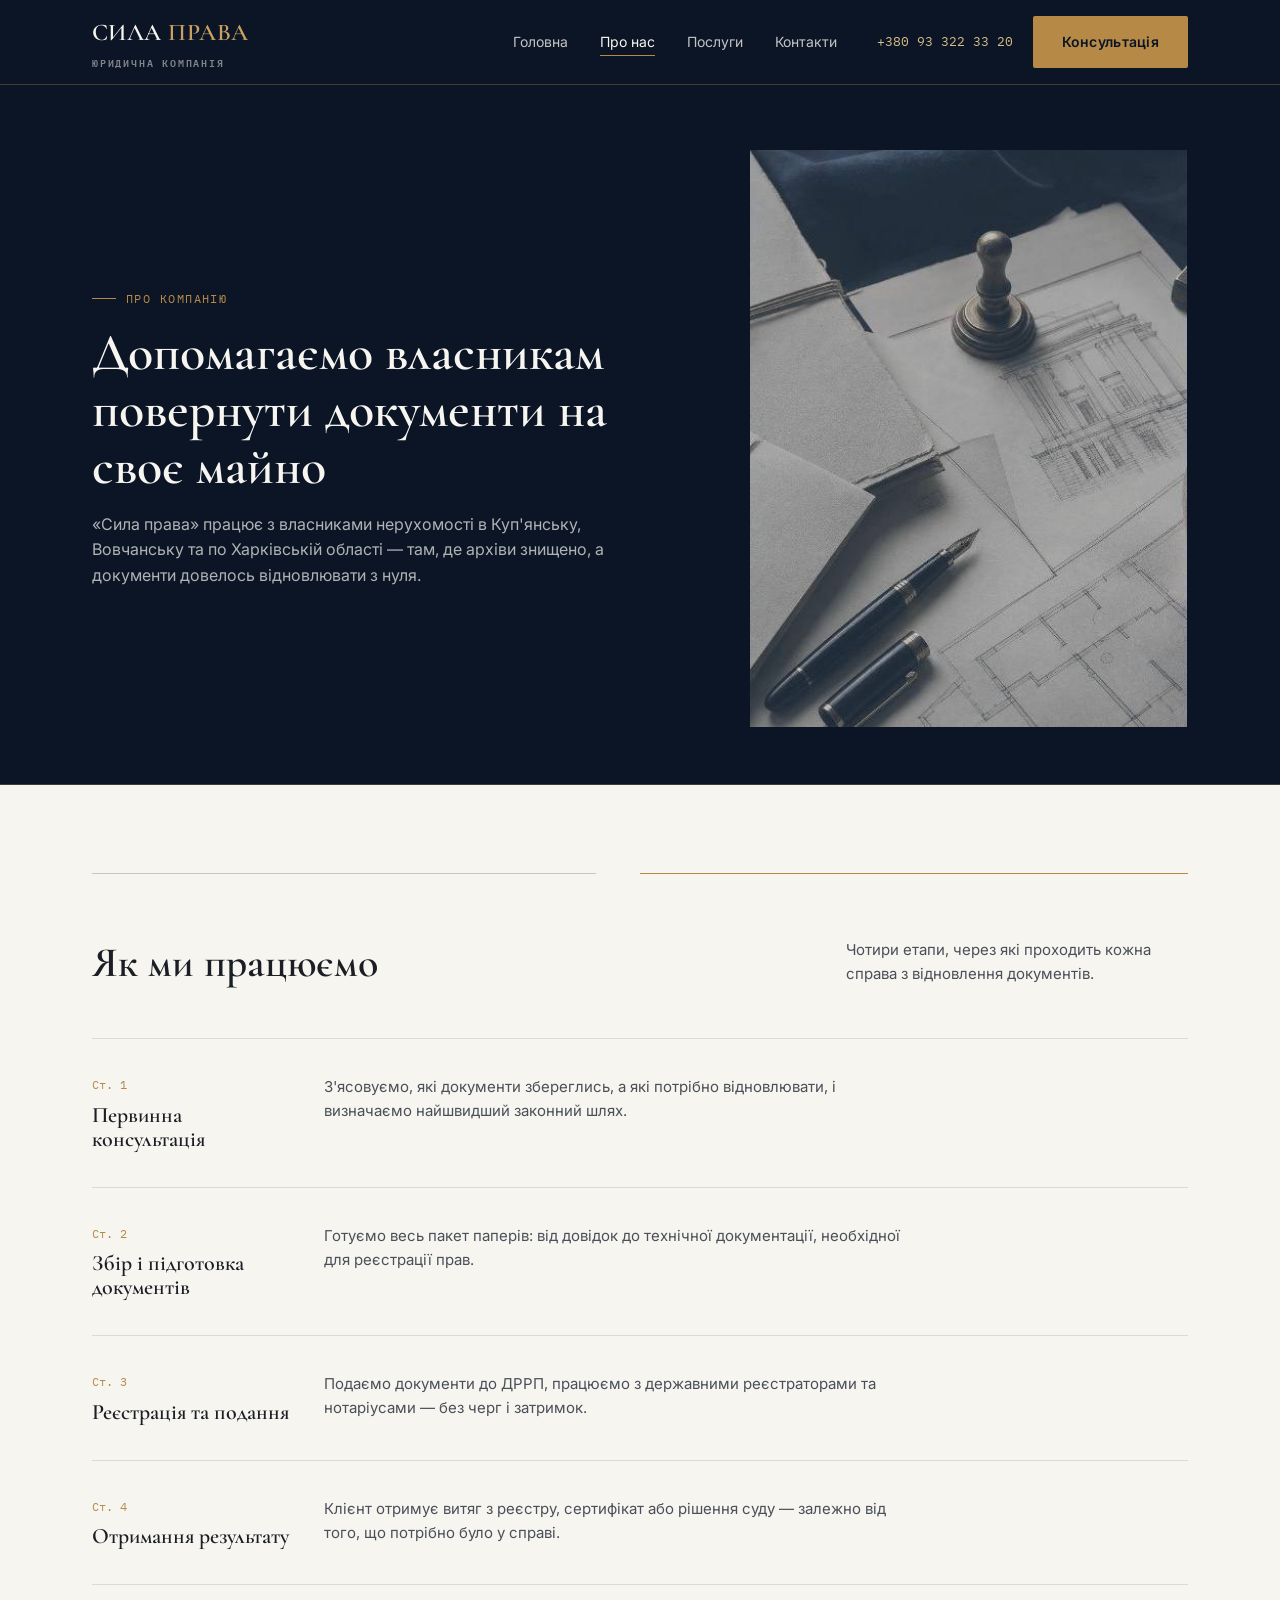
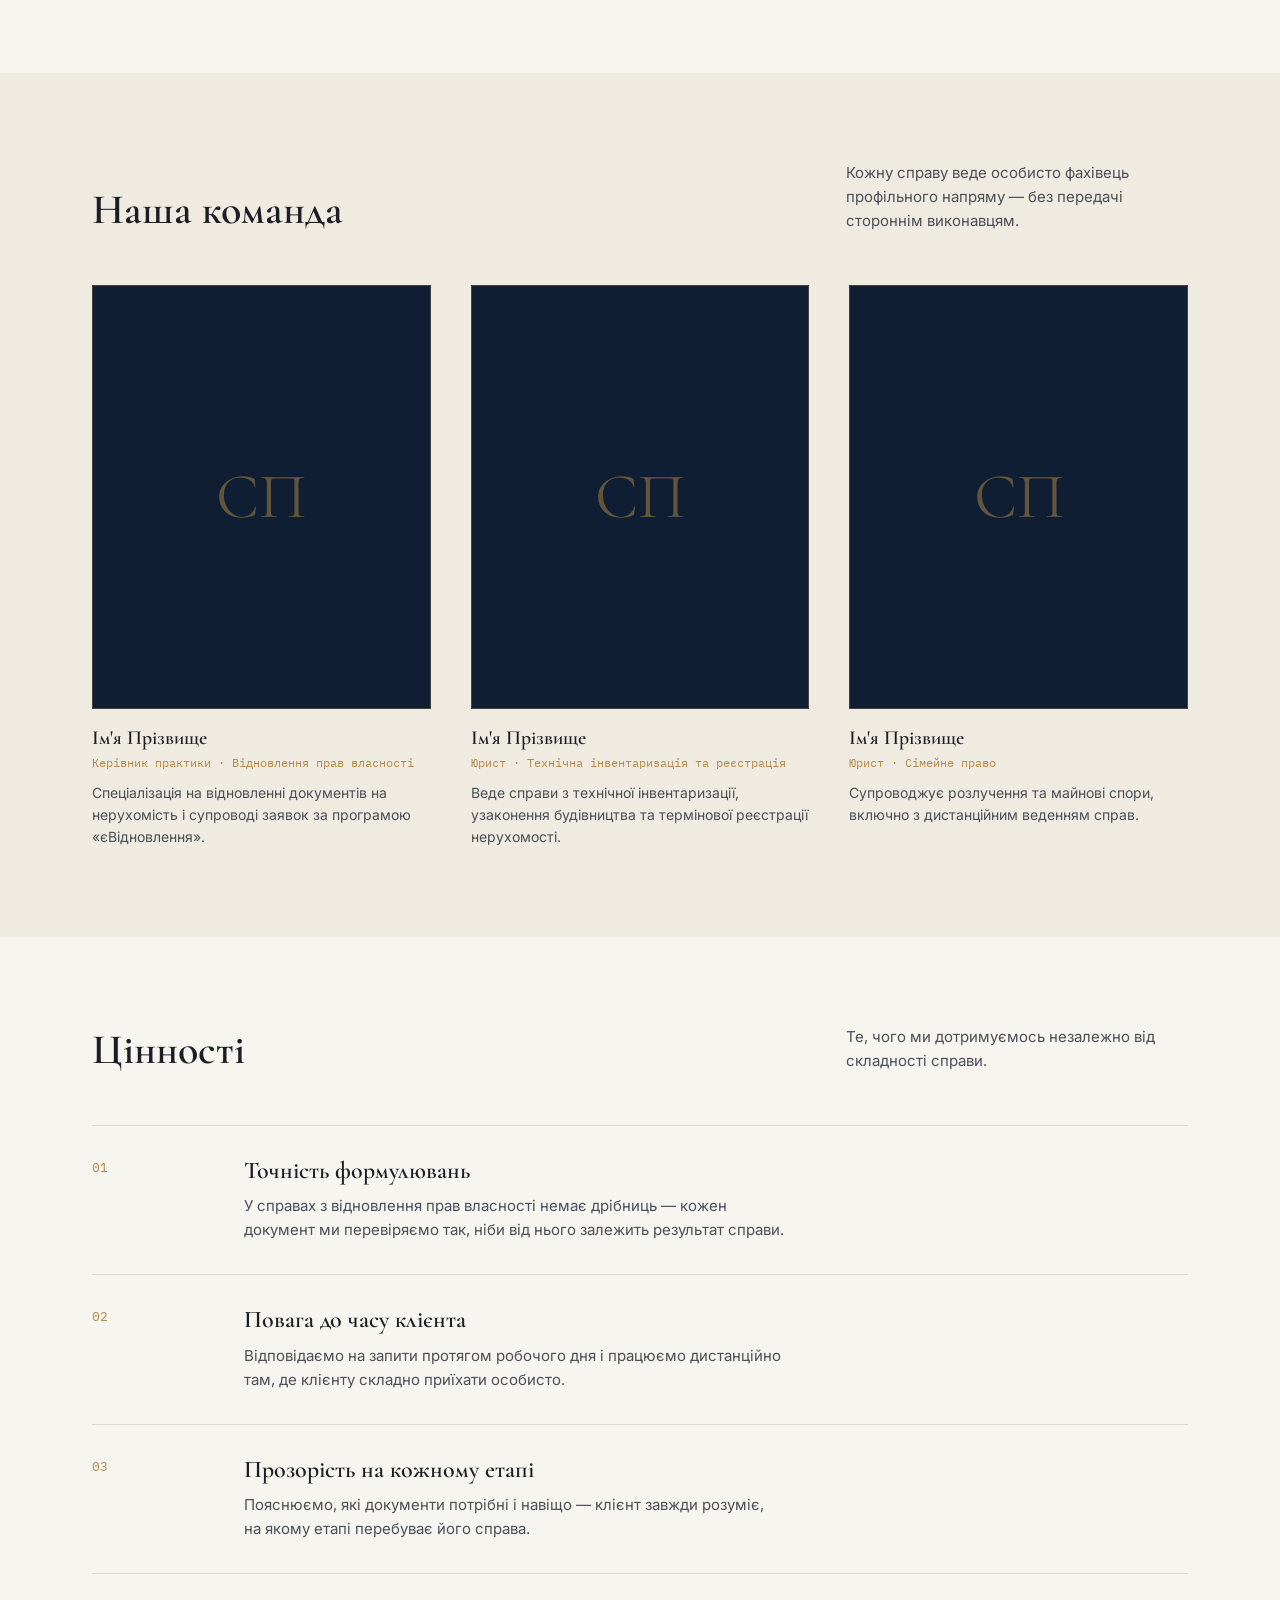
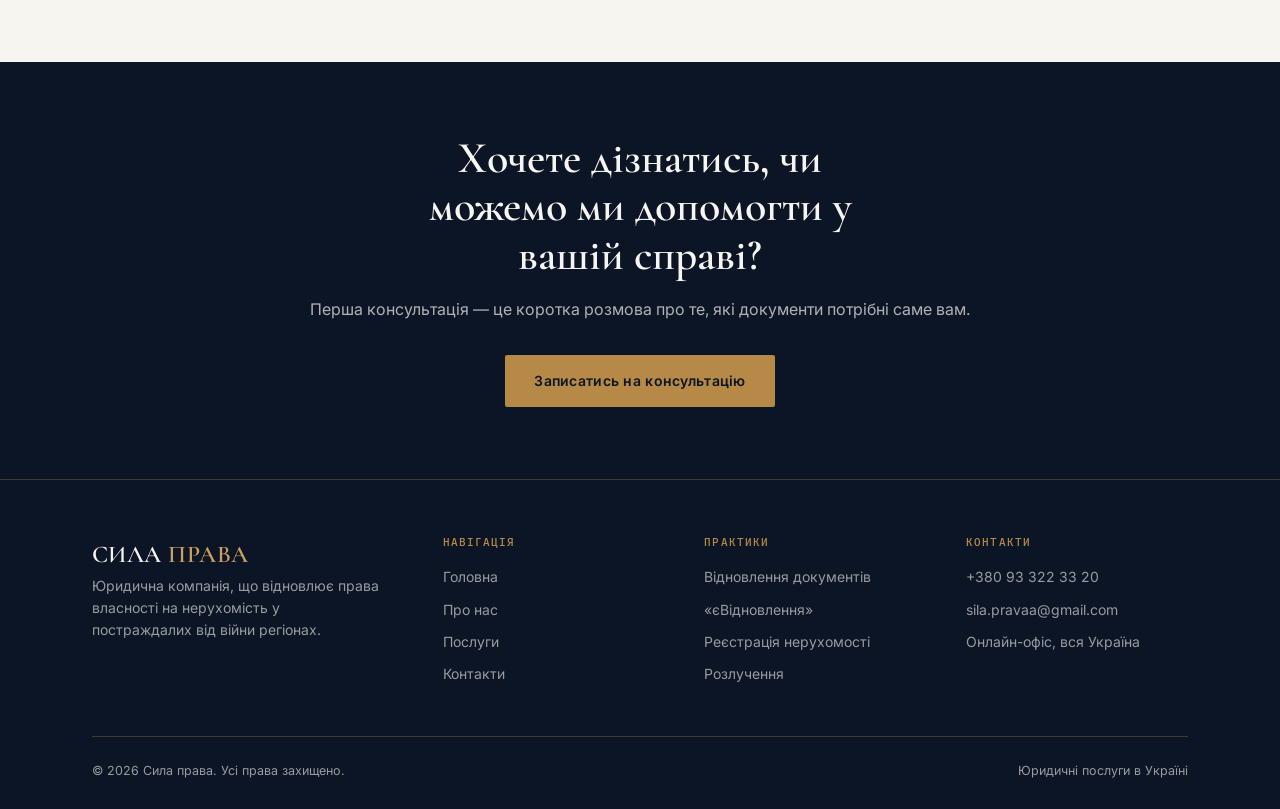
==== about.html @ 1520d1e4 "Update about.html" ====
<!DOCTYPE html>
<html lang="uk">
<head>
<meta charset="UTF-8">
<meta name="viewport" content="width=device-width, initial-scale=1.0">
<title>Про нас — Сила права</title>
<meta name="description" content="Історія, цінності та команда юридичної компанії «Сила права».">
<link rel="stylesheet" href="css/style.css">
</head>
<body>

<header class="site-header">
  <div class="container">
    <a href="index.html" class="logo">СИЛА <span>ПРАВА</span><small>Юридична компанія</small></a>
    <nav class="nav">
      <ul class="nav-links">
        <li><a href="index.html">Головна</a></li>
        <li><a href="about.html" aria-current="page">Про нас</a></li>
        <li><a href="services.html">Послуги</a></li>
        <li><a href="contacts.html">Контакти</a></li>
      </ul>
      <div class="nav-cta">
        <span class="tel">+380 93 322 33 20</span>
        <a href="contacts.html" class="btn btn-primary">Консультація</a>
      </div>
      <button class="nav-toggle" aria-label="Меню" aria-expanded="false">☰</button>
    </nav>
  </div>
</header>

<section class="page-hero">
  <div class="container">
    <div class="hero-grid" style="align-items:center;">
      <div>
        <p class="eyebrow">Про компанію</p>
        <h1>Допомагаємо власникам повернути документи на своє майно</h1>
        <p class="desc">«Сила права» працює з власниками нерухомості в Куп'янську, Вовчанську та по Харківській області — там, де архіви знищено, а документи довелось відновлювати з нуля.</p>
      </div>
      <div class="hero-aside" style="border-left:none; padding-left:0;">
        <div class="photo-frame" style="aspect-ratio:427/564;">
          <img src="images/about-documents.jpg" alt="Робочий стіл із кресленнями, печаткою та документами">
        </div>
      </div>
    </div>
  </div>
</section>

<section class="section-light">
  <div class="container">
    <div class="mend-rule on-light" style="margin-bottom:64px;"></div>
    <div class="section-head">
      <h2>Як ми працюємо</h2>
      <p class="desc">Чотири етапи, через які проходить кожна справа з відновлення документів.</p>
    </div>
    <div class="statute">
      <div class="statute-item">
        <div class="title">
          <span class="art">Ст. 1</span>
          <h3>Первинна консультація</h3>
        </div>
        <div class="body">
          <p>З'ясовуємо, які документи збереглись, а які потрібно відновлювати, і визначаємо найшвидший законний шлях.</p>
        </div>
      </div>
      <div class="statute-item">
        <div class="title">
          <span class="art">Ст. 2</span>
          <h3>Збір і підготовка документів</h3>
        </div>
        <div class="body">
          <p>Готуємо весь пакет паперів: від довідок до технічної документації, необхідної для реєстрації прав.</p>
        </div>
      </div>
      <div class="statute-item">
        <div class="title">
          <span class="art">Ст. 3</span>
          <h3>Реєстрація та подання</h3>
        </div>
        <div class="body">
          <p>Подаємо документи до ДРРП, працюємо з державними реєстраторами та нотаріусами — без черг і затримок.</p>
        </div>
      </div>
      <div class="statute-item">
        <div class="title">
          <span class="art">Ст. 4</span>
          <h3>Отримання результату</h3>
        </div>
        <div class="body">
          <p>Клієнт отримує витяг з реєстру, сертифікат або рішення суду — залежно від того, що потрібно було у справі.</p>
        </div>
      </div>
    </div>
  </div>
</section>

<section class="section-alt">
  <div class="container">
    <div class="section-head">
      <h2>Наша команда</h2>
      <p class="desc">Кожну справу веде особисто фахівець профільного напряму — без передачі стороннім виконавцям.</p>
    </div>
    <div class="team-grid">
      <div class="team-card">
        <div class="photo"><span class="initial">СП</span></div>
        <h3>Ім'я Прізвище</h3>
        <p class="role">Керівник практики · Відновлення прав власності</p>
        <p class="bio">Спеціалізація на відновленні документів на нерухомість і супроводі заявок за програмою «єВідновлення».</p>
      </div>
      <div class="team-card">
        <div class="photo"><span class="initial">СП</span></div>
        <h3>Ім'я Прізвище</h3>
        <p class="role">Юрист · Технічна інвентаризація та реєстрація</p>
        <p class="bio">Веде справи з технічної інвентаризації, узаконення будівництва та термінової реєстрації нерухомості.</p>
      </div>
      <div class="team-card">
        <div class="photo"><span class="initial">СП</span></div>
        <h3>Ім'я Прізвище</h3>
        <p class="role">Юрист · Сімейне право</p>
        <p class="bio">Супроводжує розлучення та майнові спори, включно з дистанційним веденням справ.</p>
      </div>
    </div>
  </div>
</section>

<section class="section-light">
  <div class="container">
    <div class="section-head">
      <h2>Цінності</h2>
      <p class="desc">Те, чого ми дотримуємось незалежно від складності справи.</p>
    </div>
    <div class="approach-list">
      <div class="approach-item">
        <span class="article">01</span>
        <div>
          <h3>Точність формулювань</h3>
          <p>У справах з відновлення прав власності немає дрібниць — кожен документ ми перевіряємо так, ніби від нього залежить результат справи.</p>
        </div>
      </div>
      <div class="approach-item">
        <span class="article">02</span>
        <div>
          <h3>Повага до часу клієнта</h3>
          <p>Відповідаємо на запити протягом робочого дня і працюємо дистанційно там, де клієнту складно приїхати особисто.</p>
        </div>
      </div>
      <div class="approach-item">
        <span class="article">03</span>
        <div>
          <h3>Прозорість на кожному етапі</h3>
          <p>Пояснюємо, які документи потрібні і навіщо — клієнт завжди розуміє, на якому етапі перебуває його справа.</p>
        </div>
      </div>
    </div>
  </div>
</section>

<div class="cta-banner">
  <div class="container">
    <h2>Хочете дізнатись, чи можемо ми допомогти у вашій справі?</h2>
    <p>Перша консультація — це коротка розмова про те, які документи потрібні саме вам.</p>
    <a href="contacts.html" class="btn btn-primary">Записатись на консультацію</a>
  </div>
</div>

<footer class="site-footer">
  <div class="container">
    <div class="footer-grid">
      <div>
        <a href="index.html" class="logo">СИЛА <span>ПРАВА</span></a>
        <p>Юридична компанія, що відновлює права власності на нерухомість у постраждалих від війни регіонах.</p>
      </div>
      <div>
        <h4>Навігація</h4>
        <ul>
          <li><a href="index.html">Головна</a></li>
          <li><a href="about.html">Про нас</a></li>
          <li><a href="services.html">Послуги</a></li>
          <li><a href="contacts.html">Контакти</a></li>
        </ul>
      </div>
      <div>
        <h4>Практики</h4>
        <ul>
          <li><a href="services.html">Відновлення документів</a></li>
          <li><a href="services.html">«єВідновлення»</a></li>
          <li><a href="services.html">Реєстрація нерухомості</a></li>
          <li><a href="rozluchennya.html">Розлучення</a></li>
        </ul>
      </div>
      <div>
        <h4>Контакти</h4>
        <ul>
          <li><a href="tel:+380933223320">+380 93 322 33 20</a></li>
          <li><a href="mailto:sila.pravaa@gmail.com">sila.pravaa@gmail.com</a></li>
          <li>Онлайн-офіс, вся Україна</li>
        </ul>
      </div>
    </div>
    <div class="footer-bottom">
      <span>© 2026 Сила права. Усі права захищено.</span>
      <span>Юридичні послуги в Україні</span>
    </div>
  </div>
</footer>

<script src="js/script.js"></script>
</body>
</html>
---- css/style.css ----
/* =========================================================
   СТАТУТ — юридична фірма
   Токени: navy / gold, Cormorant Garamond + Inter + IBM Plex Mono
   ========================================================= */

@import url('https://fonts.googleapis.com/css2?family=Cormorant+Garamond:ital,wght@0,500;0,600;1,500&family=Inter:wght@400;500;600&family=IBM+Plex+Mono:wght@400;500&display=swap');

:root{
  --navy-950:#0B1526;
  --navy-900:#101E33;
  --navy-800:#16283F;
  --navy-700:#1E3350;

  --gold-500:#B68A46;
  --gold-400:#C9A05F;
  --gold-300:#D9BC85;

  --cream-50:#F7F5F0;
  --cream-100:#EFEBE1;
  --ink-900:#1B1E24;
  --ink-600:#4A4F58;

  --line-dark: rgba(201,160,95,0.28);
  --line-light: rgba(27,30,36,0.12);

  --font-display:'Cormorant Garamond', Georgia, serif;
  --font-body:'Inter', -apple-system, sans-serif;
  --font-mono:'IBM Plex Mono', monospace;

  --container: 1160px;
  --radius: 2px;
}

*,*::before,*::after{ box-sizing:border-box; }
html{ scroll-behavior:smooth; }
body{
  margin:0;
  font-family:var(--font-body);
  color:var(--ink-900);
  background:var(--cream-50);
  line-height:1.6;
  -webkit-font-smoothing:antialiased;
}
img{ max-width:100%; display:block; }
a{ color:inherit; text-decoration:none; }
h1,h2,h3,h4{ font-family:var(--font-display); font-weight:600; margin:0; line-height:1.1; }
p{ margin:0; }
ul{ margin:0; padding:0; list-style:none; }
.container{ max-width:var(--container); margin:0 auto; padding:0 32px; }

:focus-visible{ outline:2px solid var(--gold-500); outline-offset:3px; }

@media (prefers-reduced-motion: reduce){
  *{ animation-duration:0.001ms !important; transition-duration:0.001ms !important; scroll-behavior:auto !important; }
}

/* ---------- eyebrow / § label ---------- */
.eyebrow{
  font-family:var(--font-mono);
  font-size:12px;
  letter-spacing:.12em;
  text-transform:uppercase;
  color:var(--gold-500);
  display:flex;
  align-items:center;
  gap:10px;
  margin-bottom:16px;
}
.eyebrow::before{
  content:"";
  width:24px; height:1px;
  background:var(--gold-500);
}

/* ---------- buttons ---------- */
.btn{
  display:inline-flex;
  align-items:center;
  gap:10px;
  padding:14px 28px;
  font-family:var(--font-body);
  font-size:14px;
  font-weight:600;
  letter-spacing:.02em;
  border-radius:var(--radius);
  border:1px solid transparent;
  cursor:pointer;
  transition:background .2s ease, color .2s ease, border-color .2s ease;
}
.btn-primary{
  background:var(--gold-500);
  color:var(--navy-950);
}
.btn-primary:hover{ background:var(--gold-400); }
.btn-ghost{
  background:transparent;
  color:var(--cream-50);
  border-color:rgba(247,245,240,0.35);
}
.btn-ghost:hover{ border-color:var(--gold-400); color:var(--gold-300); }
.btn-dark{
  background:transparent;
  color:var(--navy-950);
  border-color:var(--navy-950);
}
.btn-dark:hover{ background:var(--navy-950); color:var(--cream-50); }

/* ---------- header ---------- */
.site-header{
  position:sticky; top:0; z-index:50;
  background:var(--navy-950);
  border-bottom:1px solid var(--line-dark);
}
.site-header .container{
  display:flex; align-items:center; justify-content:space-between;
  height:84px;
}
.logo{
  font-family:var(--font-display);
  font-size:24px;
  font-weight:600;
  color:var(--cream-50);
  letter-spacing:.02em;
}
.logo span{ color:var(--gold-400); }
.logo small{
  display:block;
  font-family:var(--font-mono);
  font-size:10px;
  letter-spacing:.18em;
  color:rgba(247,245,240,.5);
  text-transform:uppercase;
  margin-top:2px;
}
.nav{ display:flex; align-items:center; gap:40px; }
.nav-links{ display:flex; gap:32px; }
.nav-links a{
  font-size:14px;
  color:rgba(247,245,240,.78);
  position:relative;
  padding:6px 0;
  transition:color .2s ease;
}
.nav-links a:hover, .nav-links a[aria-current="page"]{ color:var(--cream-50); }
.nav-links a[aria-current="page"]::after{
  content:"";
  position:absolute; left:0; bottom:0;
  width:100%; height:1px;
  background:var(--gold-500);
}
.nav-cta{ display:flex; align-items:center; gap:20px; }
.nav-cta .tel{
  font-family:var(--font-mono);
  font-size:13px;
  color:var(--gold-300);
}
.nav-toggle{
  display:none;
  background:none; border:1px solid rgba(247,245,240,.35);
  width:40px; height:40px;
  color:var(--cream-50);
  cursor:pointer;
}

@media (max-width: 860px){
  .nav-links, .nav-cta .tel{ display:none; }
  .nav-toggle{ display:block; }
  .site-header.open .nav-links{
    display:flex; flex-direction:column; gap:0;
    position:absolute; top:84px; left:0; right:0;
    background:var(--navy-900); padding:8px 32px 24px;
    border-bottom:1px solid var(--line-dark);
  }
  .site-header.open .nav-links a{ padding:14px 0; border-bottom:1px solid rgba(247,245,240,.08); }
}

/* ---------- hero ---------- */
.hero{
  background:var(--navy-950);
  color:var(--cream-50);
  position:relative;
  padding:96px 0 88px;
  overflow:hidden;
  border-bottom:1px solid var(--line-dark);
}
.hero::before{
  content:"";
  position:absolute; top:0; bottom:0; left:0;
  width:1px;
  background:linear-gradient(to bottom, transparent, var(--gold-500) 20%, var(--gold-500) 80%, transparent);
  opacity:.5;
}
.hero .container{ margin-left:32px; }
.hero-grid{
  display:grid;
  grid-template-columns:1.15fr .85fr;
  gap:64px;
  align-items:end;
}
.hero h1{
  font-size:clamp(40px, 5vw, 68px);
  letter-spacing:.005em;
}
.hero h1 em{ color:var(--gold-400); font-style:italic; }
.hero-lede{
  margin-top:24px;
  max-width:46ch;
  font-size:17px;
  color:rgba(247,245,240,.75);
}
.hero-actions{ display:flex; gap:16px; margin-top:40px; }
.hero-aside{ border-left:1px solid var(--line-dark); padding-left:32px; }
.hero-aside .clause{ margin-bottom:22px; }
.hero-aside .clause:last-child{ margin-bottom:0; }
.hero-aside .clause .num{
  font-family:var(--font-mono); font-size:12px; color:var(--gold-500);
}
.hero-aside .clause p{ margin-top:6px; font-size:14px; color:rgba(247,245,240,.7); }

@media (max-width:860px){
  .hero-grid{ grid-template-columns:1fr; gap:40px; }
  .hero-aside{ border-left:none; border-top:1px solid var(--line-dark); padding-left:0; padding-top:28px; }
}

/* ---------- section basics ---------- */
section{ padding:88px 0; }
.section-light{ background:var(--cream-50); }
.section-alt{ background:var(--cream-100); }
.section-dark{ background:var(--navy-950); color:var(--cream-50); }
.section-head{
  display:flex; justify-content:space-between; align-items:flex-end; gap:40px;
  margin-bottom:52px;
}
.section-head h2{ font-size:clamp(28px,3.4vw,42px); max-width:16ch; }
.section-head .desc{ max-width:38ch; color:var(--ink-600); font-size:15px; }
.section-dark .section-head .desc{ color:rgba(247,245,240,.65); }

@media (max-width:760px){
  .section-head{ flex-direction:column; align-items:flex-start; gap:16px; }
}

/* ---------- practice grid ---------- */
.practice-grid{
  display:grid;
  grid-template-columns:repeat(auto-fit, minmax(280px, 1fr));
  gap:1px;
  background:var(--line-light);
  border:1px solid var(--line-light);
}
.practice-card{
  background:var(--cream-50);
  padding:36px 32px;
  transition:background .2s ease;
}
.practice-card:hover{ background:#fff; }
.practice-card .num{ font-family:var(--font-mono); font-size:12px; color:var(--gold-500); }
.practice-card h3{ font-size:22px; margin-top:16px; }
.practice-card p{ margin-top:12px; font-size:14px; color:var(--ink-600); }
.more{
  display:inline-block; font-size:13px; font-weight:600;
  border-bottom:1px solid var(--gold-500); padding-bottom:2px;
}
.practice-card a.more{ margin-top:18px; }
.service-row a.more{ margin-top:16px; color:var(--navy-900); }

@media (max-width:860px){ .practice-grid{ grid-template-columns:1fr 1fr; } }
@media (max-width:560px){ .practice-grid{ grid-template-columns:1fr; } }

/* ---------- stats bar ---------- */
.stats-bar{
  display:grid;
  grid-template-columns:repeat(4,1fr);
  border-top:1px solid var(--line-dark);
  border-bottom:1px solid var(--line-dark);
}
.stats-bar .stat{
  padding:32px 28px;
  border-left:1px solid var(--line-dark);
}
.stats-bar .stat:first-child{ border-left:none; }
.stats-bar .stat .n{ font-family:var(--font-display); font-size:40px; color:var(--gold-400); }
.stats-bar .stat .l{ font-family:var(--font-mono); font-size:11px; letter-spacing:.08em; text-transform:uppercase; color:rgba(247,245,240,.6); margin-top:6px; }

@media (max-width:760px){
  .stats-bar{ grid-template-columns:1fr 1fr; }
  .stats-bar .stat:nth-child(2n+1){ border-left:none; }
  .stats-bar .stat{ border-top:1px solid var(--line-dark); }
  .stats-bar .stat:nth-child(-n+2){ border-top:none; }
}

/* ---------- approach / values ---------- */
.approach-list{ display:flex; flex-direction:column; }
.approach-item{
  display:grid; grid-template-columns:120px 1fr;
  gap:32px;
  padding:32px 0;
  border-top:1px solid var(--line-light);
}
.approach-item:last-child{ border-bottom:1px solid var(--line-light); }
.approach-item .article{ font-family:var(--font-mono); font-size:13px; color:var(--gold-500); }
.approach-item h3{ font-size:24px; margin-bottom:10px; }
.approach-item p{ color:var(--ink-600); font-size:15px; max-width:60ch; }

@media (max-width:640px){
  .approach-item{ grid-template-columns:1fr; gap:10px; }
}

/* ---------- CTA banner ---------- */
.cta-banner{
  background:var(--navy-950);
  color:var(--cream-50);
  padding:72px 0;
  text-align:center;
  position:relative;
}
.cta-banner h2{ font-size:clamp(28px,4vw,44px); max-width:22ch; margin:0 auto; }
.cta-banner p{ margin-top:18px; color:rgba(247,245,240,.7); }
.cta-banner .btn{ margin-top:32px; }

/* ---------- team ---------- */
.team-grid{
  display:grid; grid-template-columns:repeat(3,1fr); gap:40px;
}
.team-card .photo{
  aspect-ratio:4/5;
  background:var(--navy-900);
  position:relative;
  overflow:hidden;
}
.team-card .photo::after{
  content:"";
  position:absolute; inset:0;
  border:1px solid var(--line-dark);
}
.team-card .initial{
  position:absolute; inset:0;
  display:flex; align-items:center; justify-content:center;
  font-family:var(--font-display); font-size:64px; color:var(--gold-500); opacity:.5;
}
.team-card h3{ font-size:20px; margin-top:18px; }
.team-card .role{ font-family:var(--font-mono); font-size:12px; color:var(--gold-500); margin-top:4px; }
.team-card p.bio{ margin-top:10px; font-size:14px; color:var(--ink-600); }

@media (max-width:860px){ .team-grid{ grid-template-columns:1fr 1fr; } }
@media (max-width:560px){ .team-grid{ grid-template-columns:1fr; } }

/* ---------- timeline (history, Ст. N) ---------- */
.statute{
  border-top:1px solid var(--line-light);
}
.statute-item{
  display:grid; grid-template-columns:200px 1fr;
  gap:32px; padding:36px 0; border-bottom:1px solid var(--line-light);
}
.statute-item .title{ }
.statute-item .title .art{ font-family:var(--font-mono); font-size:12px; color:var(--gold-500); display:block; margin-bottom:8px; }
.statute-item .title h3{ font-size:22px; }
.statute-item .body p{ color:var(--ink-600); font-size:15px; max-width:65ch; }

@media (max-width:640px){ .statute-item{ grid-template-columns:1fr; gap:8px; } }

/* ---------- services list (§) ---------- */
.services-list{ border-top:1px solid var(--line-light); }
.service-row{
  display:grid; grid-template-columns:90px 1fr 220px;
  gap:24px; align-items:start;
  padding:40px 0; border-bottom:1px solid var(--line-light);
}
.service-row .mark{ font-family:var(--font-mono); font-size:15px; color:var(--gold-500); padding-top:6px; }
.service-row h3{ font-size:26px; }
.service-row .lead{ margin-top:10px; color:var(--ink-600); font-size:15px; max-width:62ch; }
.service-row ul.scope{ margin-top:16px; }
.service-row ul.scope li{
  font-size:13.5px; color:var(--ink-600);
  padding:6px 0 6px 16px;
  position:relative;
}
.service-row ul.scope li::before{
  content:"—"; position:absolute; left:0; color:var(--gold-500);
}
.service-row .aside{ font-size:13px; color:var(--ink-600); border-left:1px solid var(--line-light); padding-left:20px; }
.service-row .aside .label{ font-family:var(--font-mono); font-size:11px; text-transform:uppercase; letter-spacing:.08em; color:var(--gold-500); display:block; margin-bottom:8px; }

@media (max-width:860px){
  .service-row{ grid-template-columns:60px 1fr; }
  .service-row .aside{ grid-column:1/-1; border-left:none; border-top:1px solid var(--line-light); padding-left:0; padding-top:16px; margin-top:8px; }
}

/* ---------- contacts ---------- */
.contact-grid{
  display:grid; grid-template-columns:.9fr 1.1fr; gap:64px;
}
.contact-info .item{ padding:24px 0; border-top:1px solid var(--line-light); }
.contact-info .item:last-child{ border-bottom:1px solid var(--line-light); }
.contact-info .item .label{ font-family:var(--font-mono); font-size:11px; letter-spacing:.08em; text-transform:uppercase; color:var(--gold-500); }
.contact-info .item .value{ margin-top:8px; font-size:17px; }
.contact-info .item .value a:hover{ color:var(--gold-500); }

.form-card{
  background:var(--navy-950); color:var(--cream-50);
  padding:44px;
}
.form-row{ margin-bottom:22px; }
.form-row label{ display:block; font-family:var(--font-mono); font-size:11px; letter-spacing:.06em; text-transform:uppercase; color:rgba(247,245,240,.6); margin-bottom:8px; }
.form-row input, .form-row textarea, .form-row select{
  width:100%;
  background:transparent;
  border:none; border-bottom:1px solid rgba(247,245,240,.3);
  color:var(--cream-50);
  font-family:var(--font-body); font-size:15px;
  padding:10px 0;
}
.form-row textarea{ resize:vertical; min-height:90px; }
.form-row input:focus, .form-row textarea:focus, .form-row select:focus{
  border-color:var(--gold-500); outline:none;
}
.form-note{ font-size:12px; color:rgba(247,245,240,.45); margin-top:20px; }
.map-box{
  margin-top:28px; height:280px; border:1px solid var(--line-light);
  overflow:hidden;
}
.map-box iframe{ width:100%; height:100%; border:0; filter:grayscale(.3) contrast(1.05); }

@media (max-width:860px){
  .contact-grid{ grid-template-columns:1fr; gap:40px; }
  .form-card{ padding:32px 24px; }
}

/* ---------- footer ---------- */
.site-footer{
  background:var(--navy-950); color:rgba(247,245,240,.6);
  padding:56px 0 28px;
  border-top:1px solid var(--line-dark);
}
.footer-grid{
  display:grid; grid-template-columns:1.4fr 1fr 1fr 1fr; gap:40px;
  padding-bottom:40px; border-bottom:1px solid var(--line-dark);
}
.footer-grid h4{ font-family:var(--font-mono); font-size:11px; letter-spacing:.1em; text-transform:uppercase; color:var(--gold-500); margin-bottom:18px; font-weight:500; }
.footer-grid .logo{ margin-bottom:14px; }
.footer-grid p{ font-size:14px; max-width:32ch; }
.footer-grid ul li{ margin-bottom:10px; font-size:14px; }
.footer-grid ul li a:hover{ color:var(--cream-50); }
.footer-bottom{
  display:flex; justify-content:space-between; padding-top:24px; font-size:12.5px; flex-wrap:wrap; gap:12px;
}

@media (max-width:860px){
  .footer-grid{ grid-template-columns:1fr 1fr; }
}
@media (max-width:560px){
  .footer-grid{ grid-template-columns:1fr; }
}

/* ---------- page hero (inner pages) ---------- */
.page-hero{
  background:var(--navy-950); color:var(--cream-50);
  padding:64px 0 56px;
  border-bottom:1px solid var(--line-dark);
}
.page-hero h1{ font-size:clamp(34px,4.4vw,52px); }
.page-hero .desc{ margin-top:16px; max-width:56ch; color:rgba(247,245,240,.7); font-size:16px; }

/* ---------- restoration motif (signature illustration) ---------- */
.restore-mark{ display:block; }
.restore-mark .dashed{ stroke:rgba(247,245,240,.35); stroke-width:1.5; stroke-dasharray:5 5; fill:none; }
.restore-mark .solid{ stroke:var(--gold-400); stroke-width:1.5; fill:none; }
.restore-mark .fill-solid{ fill:var(--gold-500); opacity:.14; }
.restore-mark .dot{ fill:var(--gold-400); }

.hero-visual{
  position:relative;
  aspect-ratio:1/1;
  max-width:420px;
}

/* ---------- photo hero (licensed images) ---------- */
.hero-photo{
  width:100%;
  aspect-ratio:4/5;
  object-fit:cover;
  border:1px solid var(--line-dark);
  display:block;
}
.hero-banner{
  margin-top:56px;
  border:1px solid var(--line-dark);
  overflow:hidden;
}
.hero-banner img{
  width:100%;
  height:340px;
  object-fit:cover;
  display:block;
}
@media (max-width:760px){
  .hero-banner img{ height:220px; }
}
.photo-frame{
  border:1px solid var(--line-light);
  overflow:hidden;
}
.photo-frame img{
  width:100%; height:100%;
  object-fit:cover;
  display:block;
}

/* ---------- dashed-to-solid divider: recurring restoration motif ---------- */
.mend-rule{
  height:1px;
  background:linear-gradient(to right,
    transparent 0%,
    rgba(247,245,240,.3) 0%, rgba(247,245,240,.3) 46%,
    transparent 46%, transparent 50%,
    var(--gold-500) 50%, var(--gold-500) 100%);
  background-size: 12px 1px, 100% 1px;
  width:100%;
}
.mend-rule.on-light{
  background:linear-gradient(to right,
    transparent 0%,
    rgba(27,30,36,.22) 0%, rgba(27,30,36,.22) 46%,
    transparent 46%, transparent 50%,
    var(--gold-500) 50%, var(--gold-500) 100%);
}

/* ---------- feature icon row ---------- */
.feature-row{
  display:grid;
  grid-template-columns:repeat(auto-fit, minmax(230px, 1fr));
  gap:1px;
  background:var(--line-light);
  border-top:1px solid var(--line-light);
  border-bottom:1px solid var(--line-light);
}
.feature-item{
  background:var(--cream-50);
  padding:32px 28px;
  display:flex; gap:16px; align-items:flex-start;
}
.feature-item .ico{
  flex:none; width:38px; height:38px;
  color:var(--gold-500);
}
.feature-item .ico svg{ width:100%; height:100%; }
.feature-item h4{ font-family:var(--font-body); font-weight:600; font-size:15px; margin-bottom:6px; }
.feature-item p{ font-size:13.5px; color:var(--ink-600); line-height:1.5; }
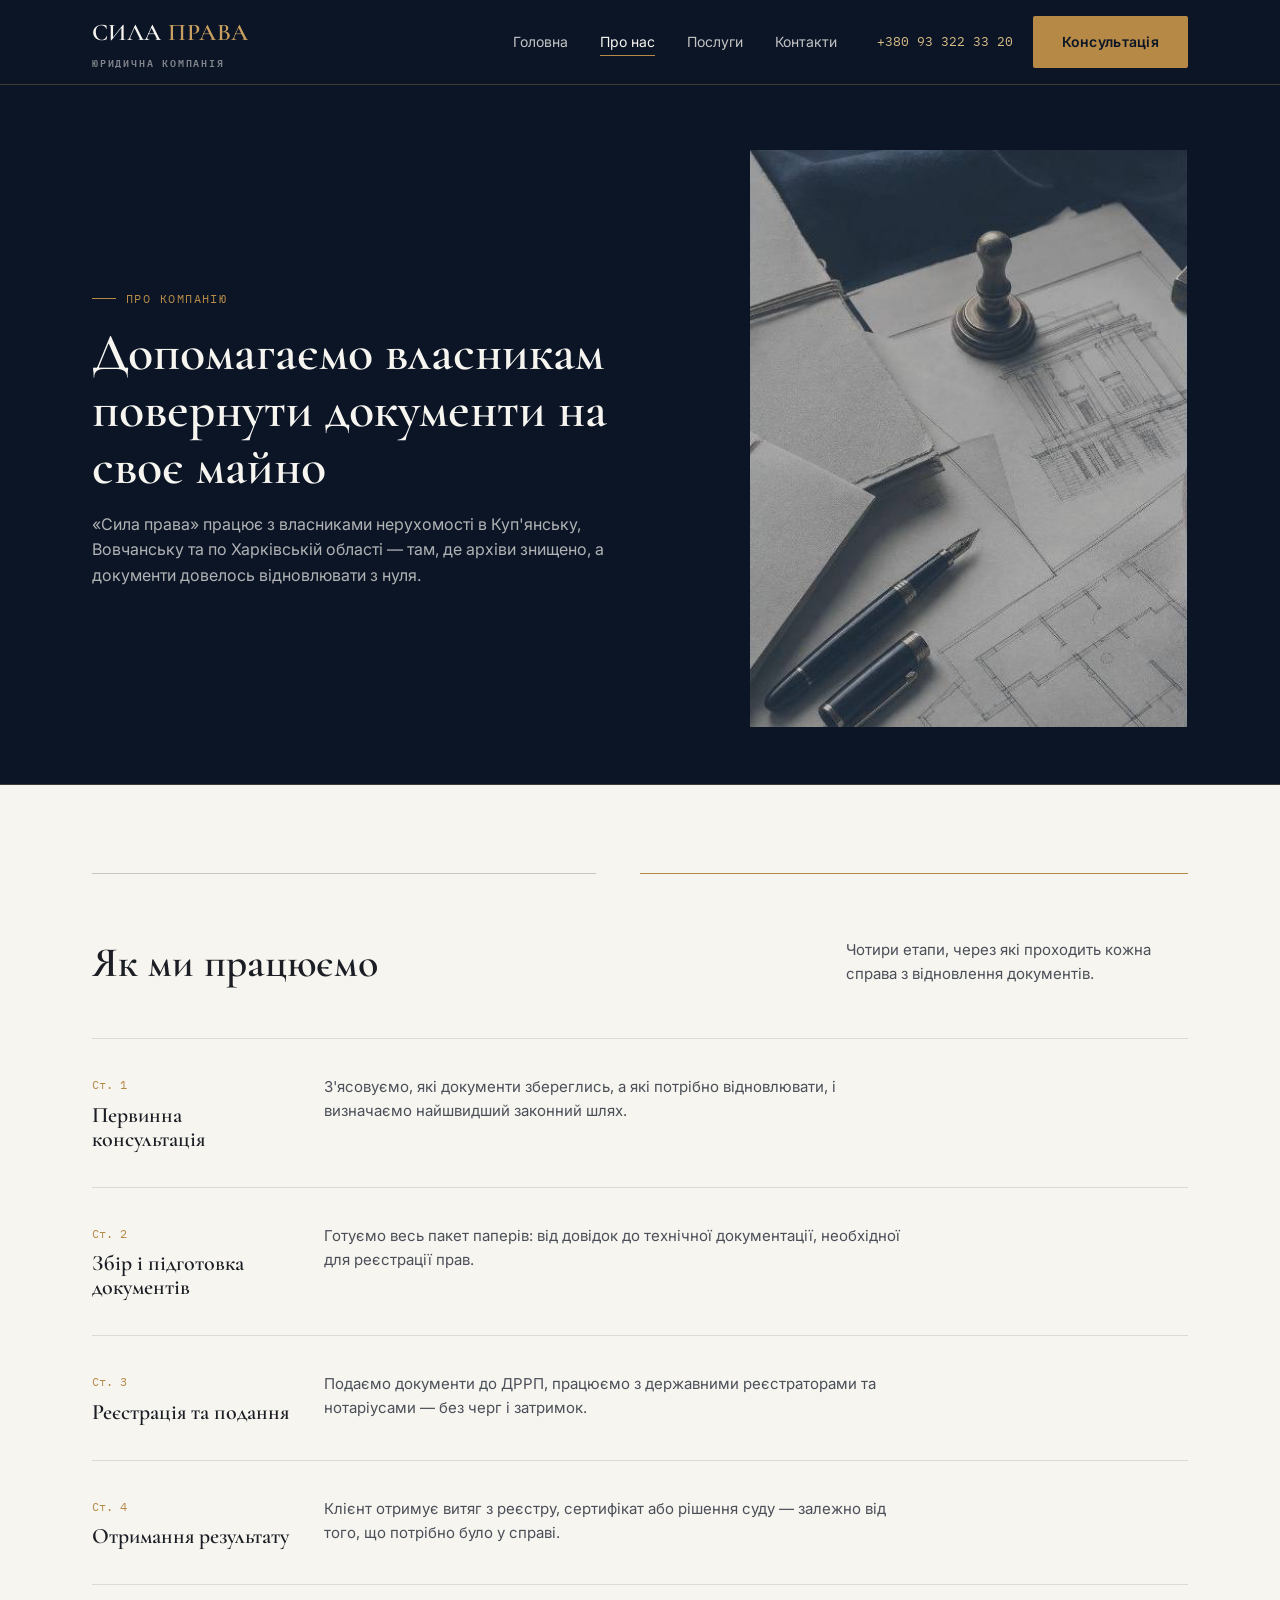
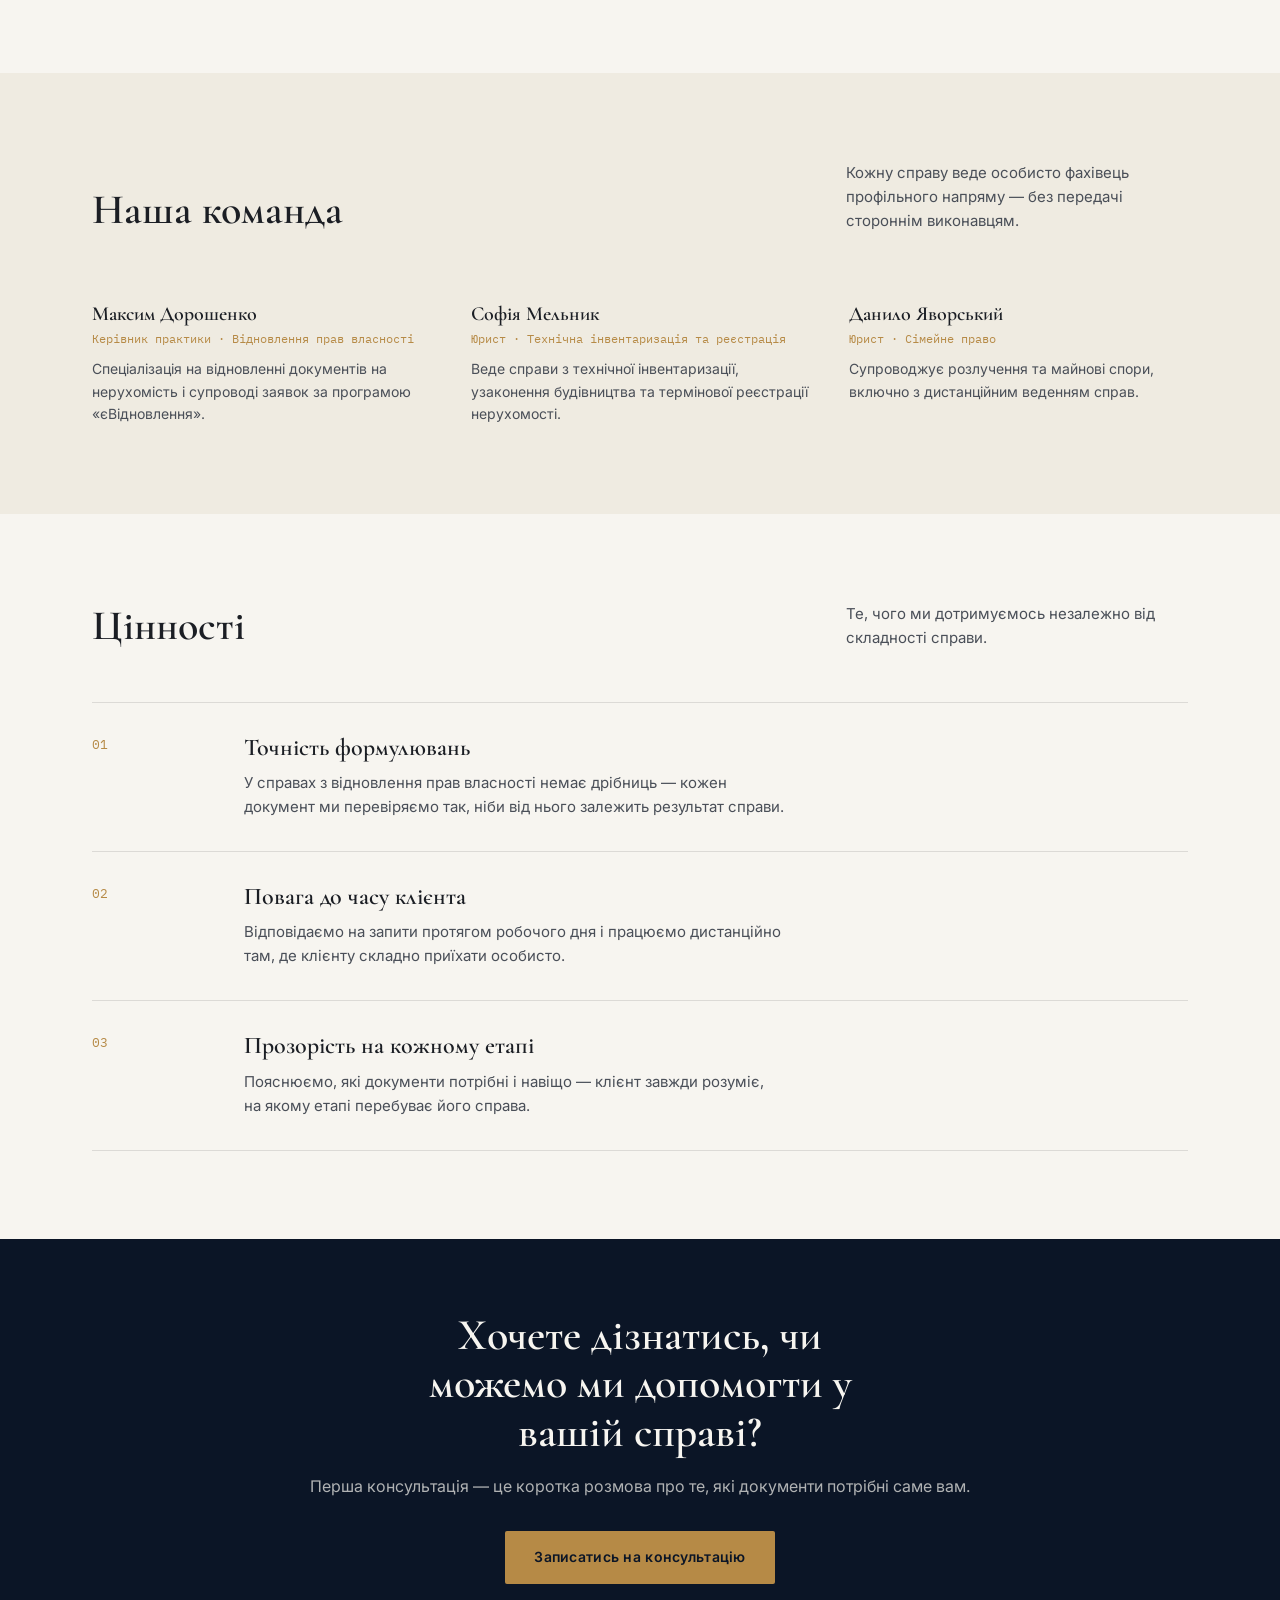
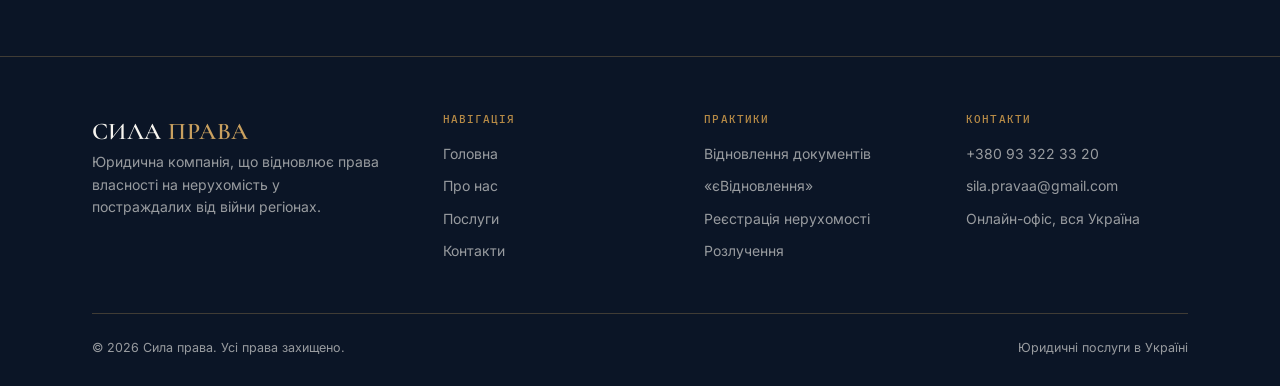
==== commit 25c75f8e: "Update about.html" ====
--- a/about.html
+++ b/about.html
@@ -7,6 +7,10 @@
 <title>Про нас — Сила права</title>
 <meta name="description" content="Історія, цінності та команда юридичної компанії «Сила права».">
 <link rel="stylesheet" href="css/style.css">
+<link rel="icon" type="image/x-icon" href="favicon.ico">
+<link rel="icon" type="image/png" sizes="32x32" href="favicon-32.png">
+<link rel="icon" type="image/png" sizes="192x192" href="favicon-192.png">
+<link rel="apple-touch-icon" href="apple-touch-icon.png">
 </head>
 <body>
 
@@ -102,20 +106,17 @@
     </div>
     <div class="team-grid">
       <div class="team-card">
-        <div class="photo"><span class="initial">СП</span></div>
-        <h3>Ім'я Прізвище</h3>
+        <h3>Максим Дорошенко</h3>
         <p class="role">Керівник практики · Відновлення прав власності</p>
         <p class="bio">Спеціалізація на відновленні документів на нерухомість і супроводі заявок за програмою «єВідновлення».</p>
       </div>
       <div class="team-card">
-        <div class="photo"><span class="initial">СП</span></div>
-        <h3>Ім'я Прізвище</h3>
+        <h3>Софія Мельник</h3>
         <p class="role">Юрист · Технічна інвентаризація та реєстрація</p>
         <p class="bio">Веде справи з технічної інвентаризації, узаконення будівництва та термінової реєстрації нерухомості.</p>
       </div>
       <div class="team-card">
-        <div class="photo"><span class="initial">СП</span></div>
-        <h3>Ім'я Прізвище</h3>
+        <h3>Данило Яворський</h3>
         <p class="role">Юрист · Сімейне право</p>
         <p class="bio">Супроводжує розлучення та майнові спори, включно з дистанційним веденням справ.</p>
       </div>
--- a/css/style.css
+++ b/css/style.css
@@ -242,11 +242,12 @@
 /* ---------- practice grid ---------- */
 .practice-grid{
   display:grid;
-  grid-template-columns:repeat(auto-fit, minmax(280px, 1fr));
+  grid-template-columns:repeat(auto-fit, minmax(260px, 1fr));
   gap:1px;
   background:var(--line-light);
   border:1px solid var(--line-light);
 }
+.practice-grid.grid-5{ grid-template-columns:repeat(5, 1fr); }
 .practice-card{
   background:var(--cream-50);
   padding:36px 32px;
@@ -263,8 +264,9 @@
 .practice-card a.more{ margin-top:18px; }
 .service-row a.more{ margin-top:16px; color:var(--navy-900); }
 
-@media (max-width:860px){ .practice-grid{ grid-template-columns:1fr 1fr; } }
-@media (max-width:560px){ .practice-grid{ grid-template-columns:1fr; } }
+@media (max-width:1000px){ .practice-grid.grid-5{ grid-template-columns:repeat(2, 1fr); } .practice-grid.grid-5 .practice-card:last-child{ grid-column:1 / -1; } }
+@media (max-width:860px){ .practice-grid:not(.grid-5){ grid-template-columns:1fr 1fr; } }
+@media (max-width:560px){ .practice-grid{ grid-template-columns:1fr; } .practice-grid.grid-5 .practice-card:last-child{ grid-column:auto; } }
 
 /* ---------- stats bar ---------- */
 .stats-bar{
@@ -546,3 +548,122 @@
 .feature-item .ico svg{ width:100%; height:100%; }
 .feature-item h4{ font-family:var(--font-body); font-weight:600; font-size:15px; margin-bottom:6px; }
 .feature-item p{ font-size:13.5px; color:var(--ink-600); line-height:1.5; }
+
+/* =========================================================
+   АНІМАЦІЇ — органічне проявлення при завантаженні та скролі
+   ========================================================= */
+
+/* ---------- hero: проявлення при завантаженні сторінки ---------- */
+.hero .eyebrow,
+.hero h1,
+.hero .hero-lede,
+.hero .hero-actions,
+.page-hero .eyebrow,
+.page-hero h1,
+.page-hero .desc{
+  opacity:0;
+  transform:translateY(18px);
+  animation:heroIn .7s cubic-bezier(.16,1,.3,1) forwards;
+}
+.hero .eyebrow, .page-hero .eyebrow{ animation-delay:.05s; }
+.hero h1, .page-hero h1{ animation-delay:.15s; }
+.hero .hero-lede, .page-hero .desc{ animation-delay:.28s; }
+.hero .hero-actions{ animation-delay:.4s; }
+
+.hero .hero-aside,
+.page-hero .hero-aside{
+  opacity:0;
+  transform:scale(.97);
+  animation:heroPhotoIn .9s cubic-bezier(.16,1,.3,1) forwards;
+  animation-delay:.2s;
+}
+
+@keyframes heroIn{
+  to{ opacity:1; transform:translateY(0); }
+}
+@keyframes heroPhotoIn{
+  to{ opacity:1; transform:scale(1); }
+}
+
+/* ---------- скрол-проявлення: картки, елементи списків ---------- */
+.practice-card,
+.service-row,
+.team-card,
+.approach-item,
+.statute-item,
+.feature-item,
+.badge-item,
+.stat,
+.section-head{
+  opacity:0;
+  transform:translateY(24px);
+  transition:opacity .65s cubic-bezier(.16,1,.3,1), transform .65s cubic-bezier(.16,1,.3,1);
+}
+.practice-card.is-visible,
+.service-row.is-visible,
+.team-card.is-visible,
+.approach-item.is-visible,
+.statute-item.is-visible,
+.feature-item.is-visible,
+.badge-item.is-visible,
+.stat.is-visible,
+.section-head.is-visible{
+  opacity:1;
+  transform:translateY(0);
+}
+
+/* легкий каскад для елементів однієї сітки/списку */
+.practice-grid .practice-card:nth-child(1){ transition-delay:.03s; }
+.practice-grid .practice-card:nth-child(2){ transition-delay:.09s; }
+.practice-grid .practice-card:nth-child(3){ transition-delay:.15s; }
+.practice-grid .practice-card:nth-child(4){ transition-delay:.21s; }
+.practice-grid .practice-card:nth-child(5){ transition-delay:.27s; }
+
+.feature-row .feature-item:nth-child(1){ transition-delay:.03s; }
+.feature-row .feature-item:nth-child(2){ transition-delay:.09s; }
+.feature-row .feature-item:nth-child(3){ transition-delay:.15s; }
+.feature-row .feature-item:nth-child(4){ transition-delay:.21s; }
+
+.stats-bar .stat:nth-child(1){ transition-delay:.03s; }
+.stats-bar .stat:nth-child(2){ transition-delay:.11s; }
+.stats-bar .stat:nth-child(3){ transition-delay:.19s; }
+.stats-bar .stat:nth-child(4){ transition-delay:.27s; }
+
+.team-grid .team-card:nth-child(1){ transition-delay:.04s; }
+.team-grid .team-card:nth-child(2){ transition-delay:.12s; }
+.team-grid .team-card:nth-child(3){ transition-delay:.2s; }
+
+/* ---------- лінія-роздільник: "малюється" зліва направо ---------- */
+.mend-rule{
+  background-size:0% 1px, 100% 1px;
+  transition:background-size 1.1s cubic-bezier(.16,1,.3,1);
+}
+.mend-rule.is-visible{
+  background-size:12px 1px, 100% 1px;
+}
+
+/* ---------- кнопки: м'який підйом при наведенні ---------- */
+.btn{ transition:background .2s ease, color .2s ease, border-color .2s ease, transform .2s ease, box-shadow .2s ease; }
+.btn:hover{ transform:translateY(-2px); }
+.btn-primary:hover{ box-shadow:0 8px 20px rgba(182,138,70,.28); }
+
+/* ---------- картки практик/послуг: легкий підйом при наведенні ---------- */
+.practice-card, .service-row{ transition-property:opacity, transform, background; }
+.practice-card:hover{ transform:translateY(-3px); }
+
+/* ---------- лічильник статистики: цифри трохи "дихають" на появі ---------- */
+.stat .n{ display:inline-block; }
+
+@media (prefers-reduced-motion: reduce){
+  .hero .eyebrow, .hero h1, .hero .hero-lede, .hero .hero-actions,
+  .page-hero .eyebrow, .page-hero h1, .page-hero .desc,
+  .hero .hero-aside, .page-hero .hero-aside{
+    animation:none !important; opacity:1 !important; transform:none !important;
+  }
+  .practice-card, .service-row, .team-card, .approach-item, .statute-item,
+  .feature-item, .badge-item, .stat, .section-head{
+    opacity:1 !important; transform:none !important; transition:none !important;
+  }
+  .btn:hover{ transform:none; }
+  .practice-card:hover{ transform:none; }
+}
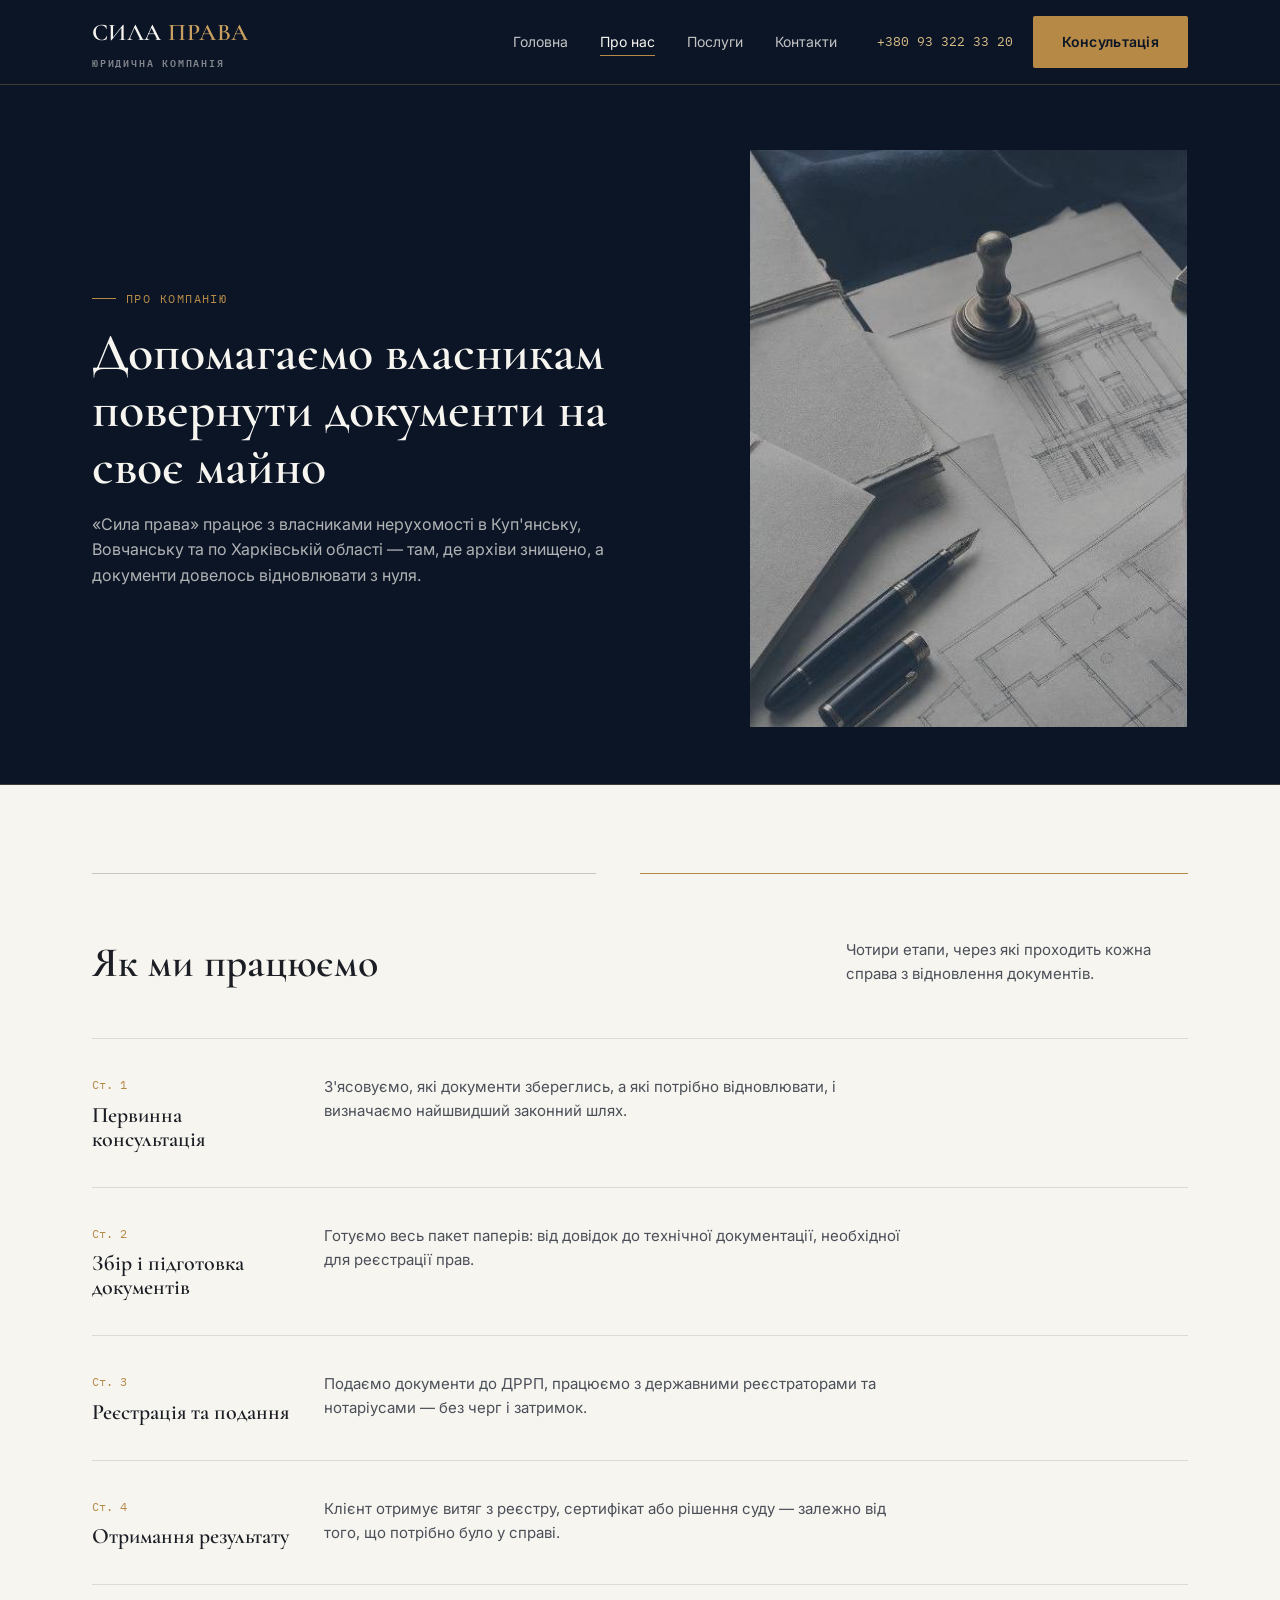
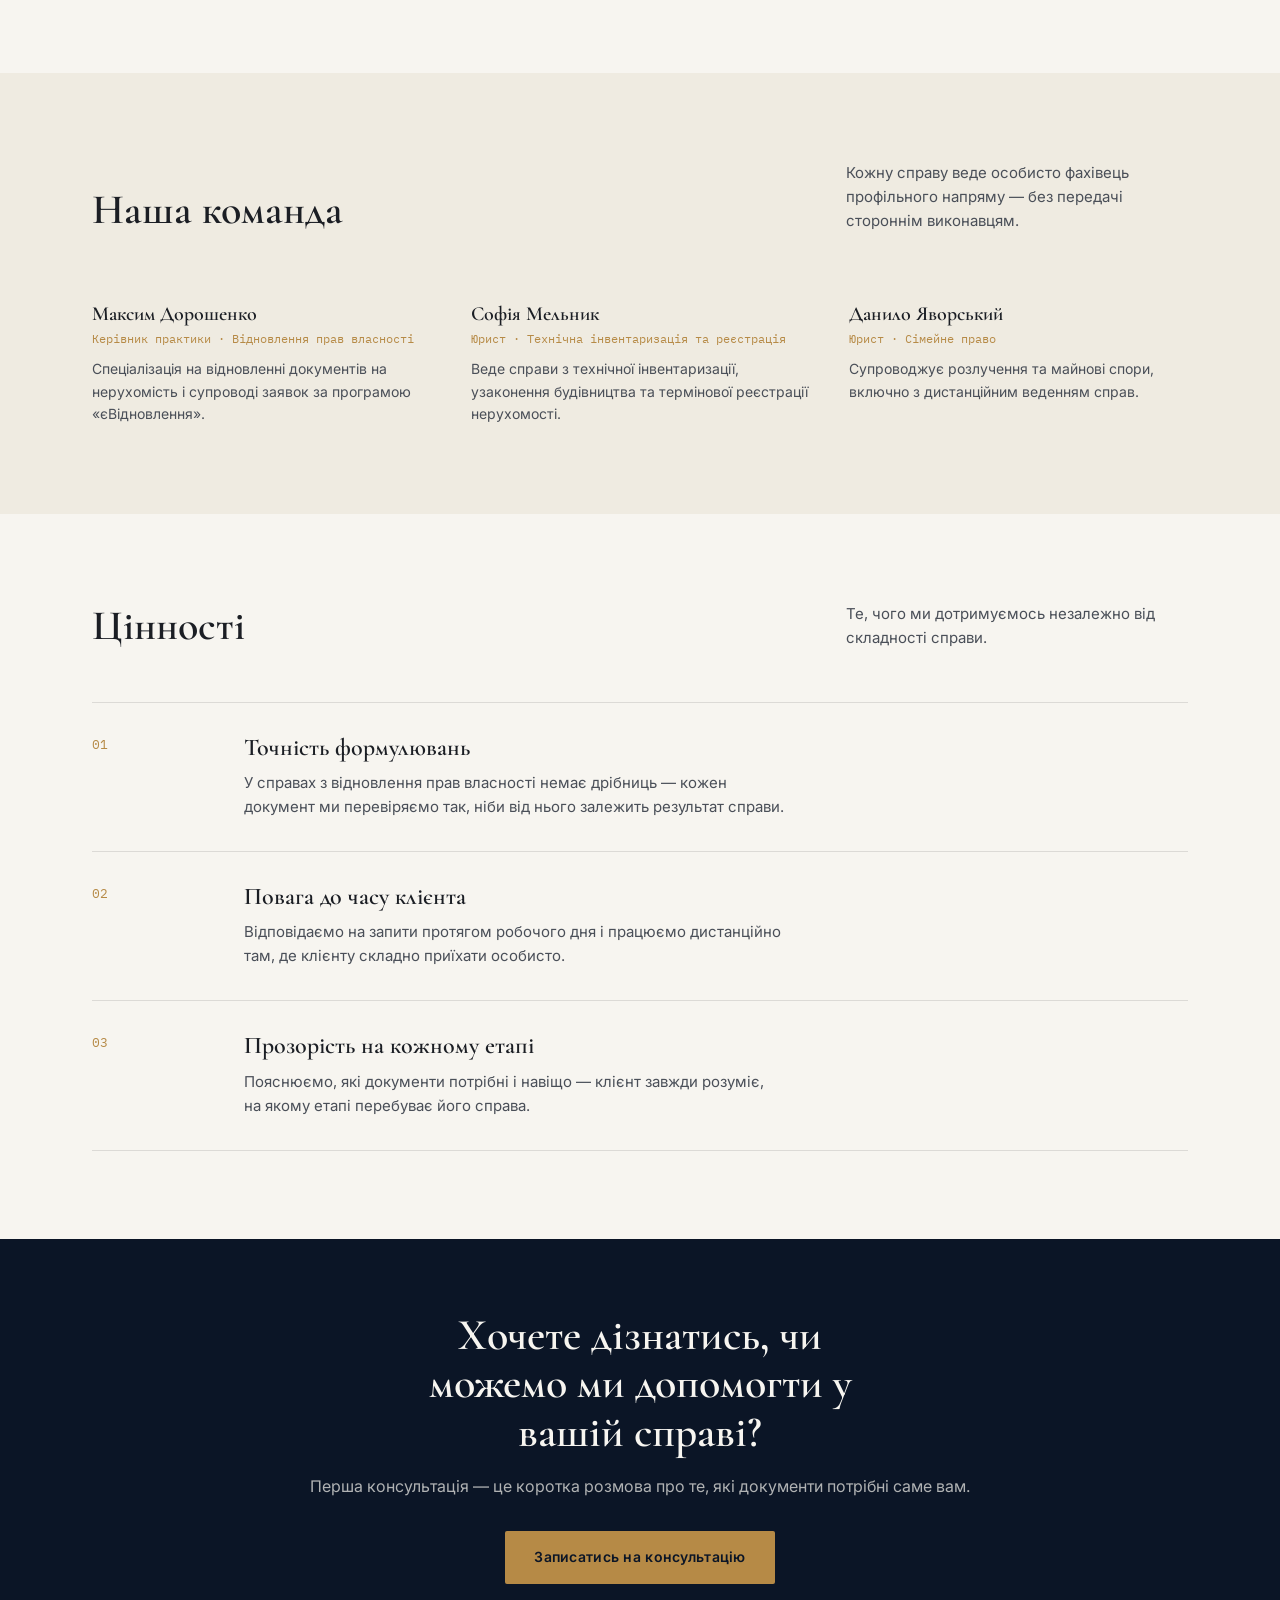
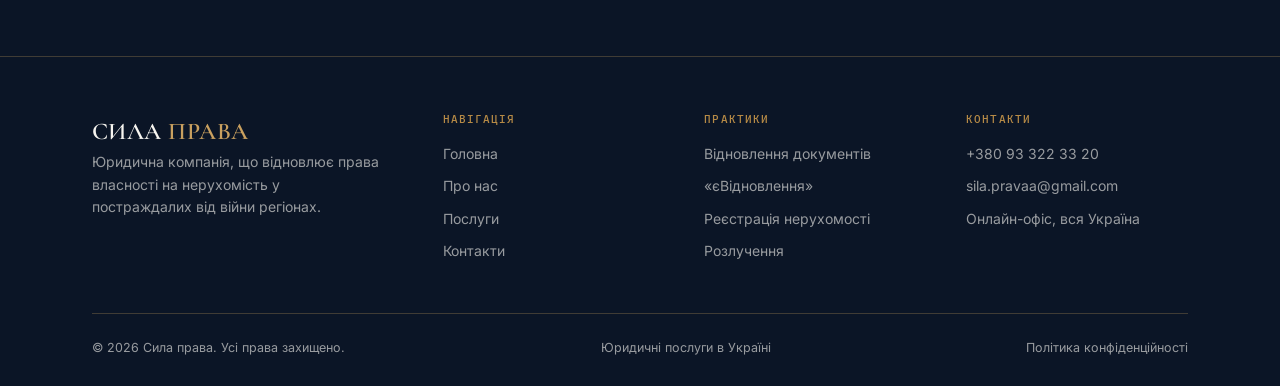
==== commit 993e4af8: "Update about.html" ====
--- a/about.html
+++ b/about.html
@@ -201,6 +201,7 @@
     <div class="footer-bottom">
       <span>© 2026 Сила права. Усі права захищено.</span>
       <span>Юридичні послуги в Україні</span>
+      <span><a href="privacy-policy.html">Політика конфіденційності</a></span>
     </div>
   </div>
 </footer>
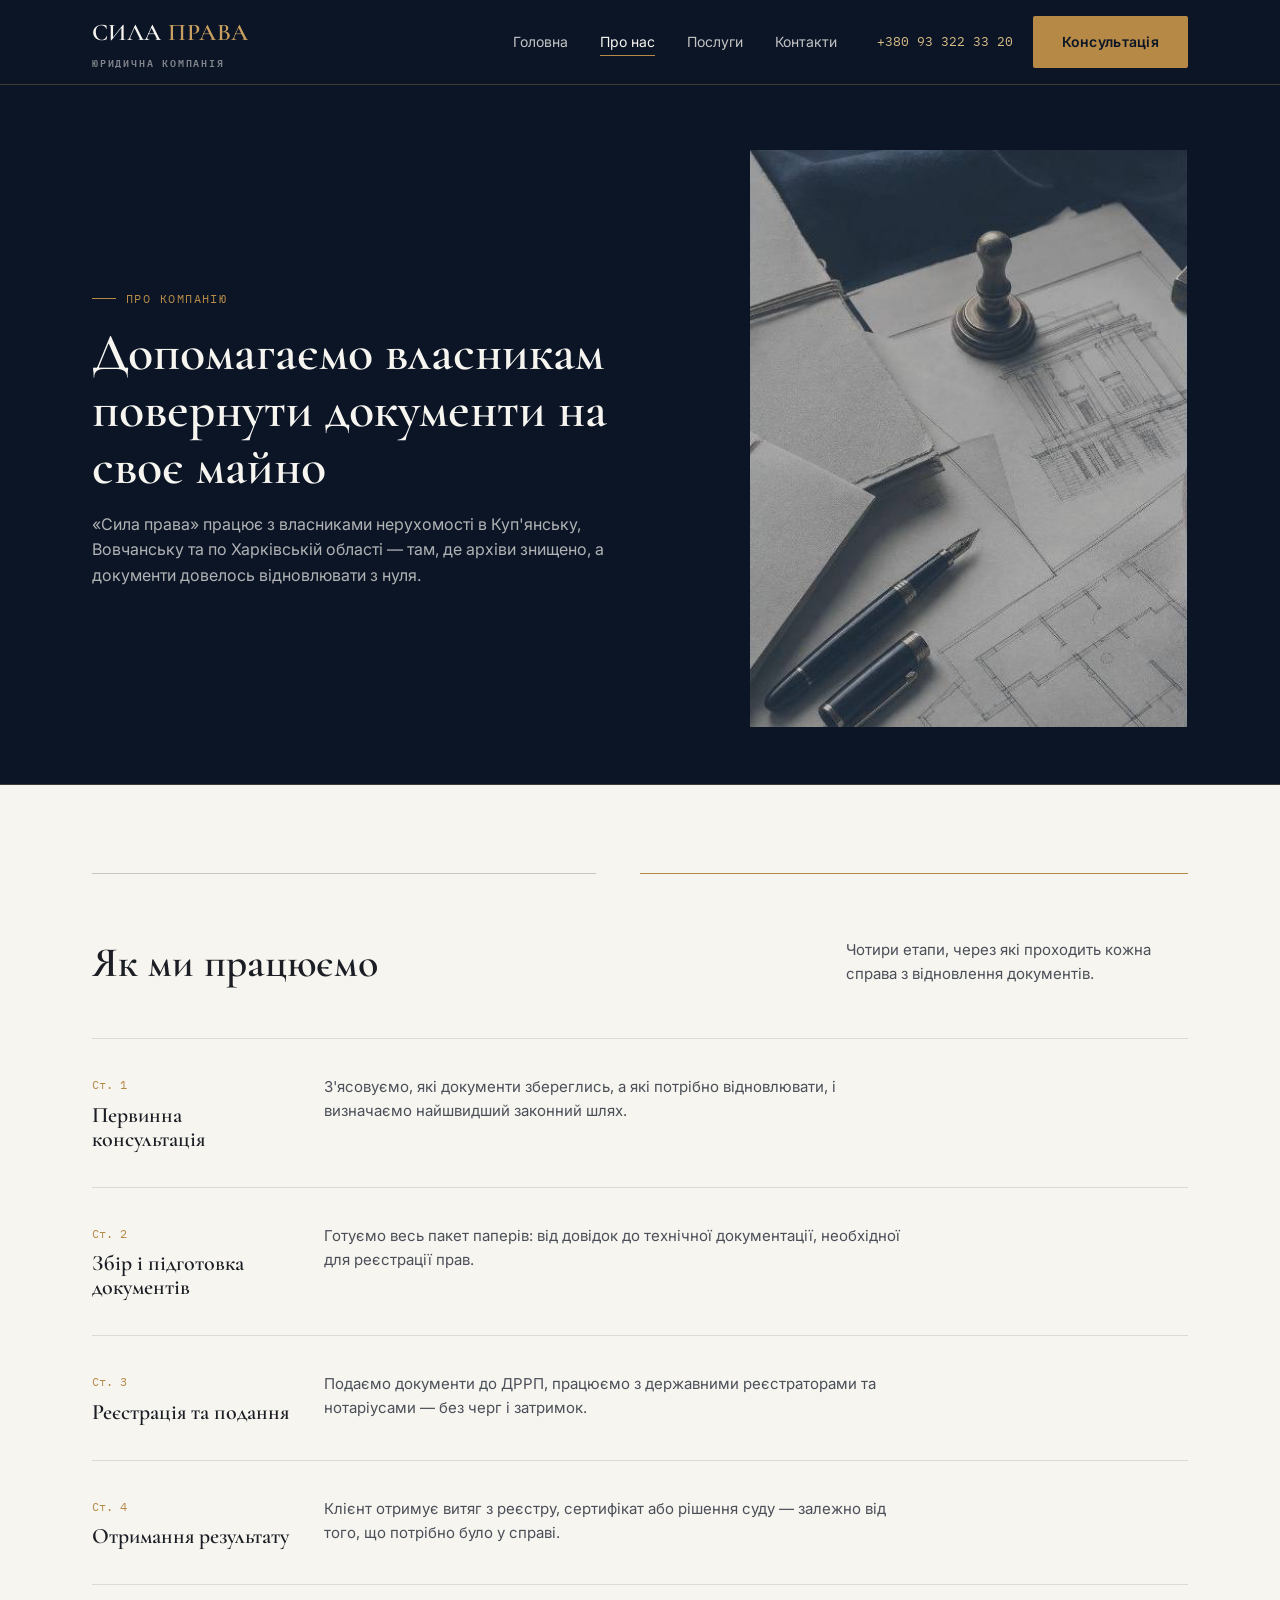
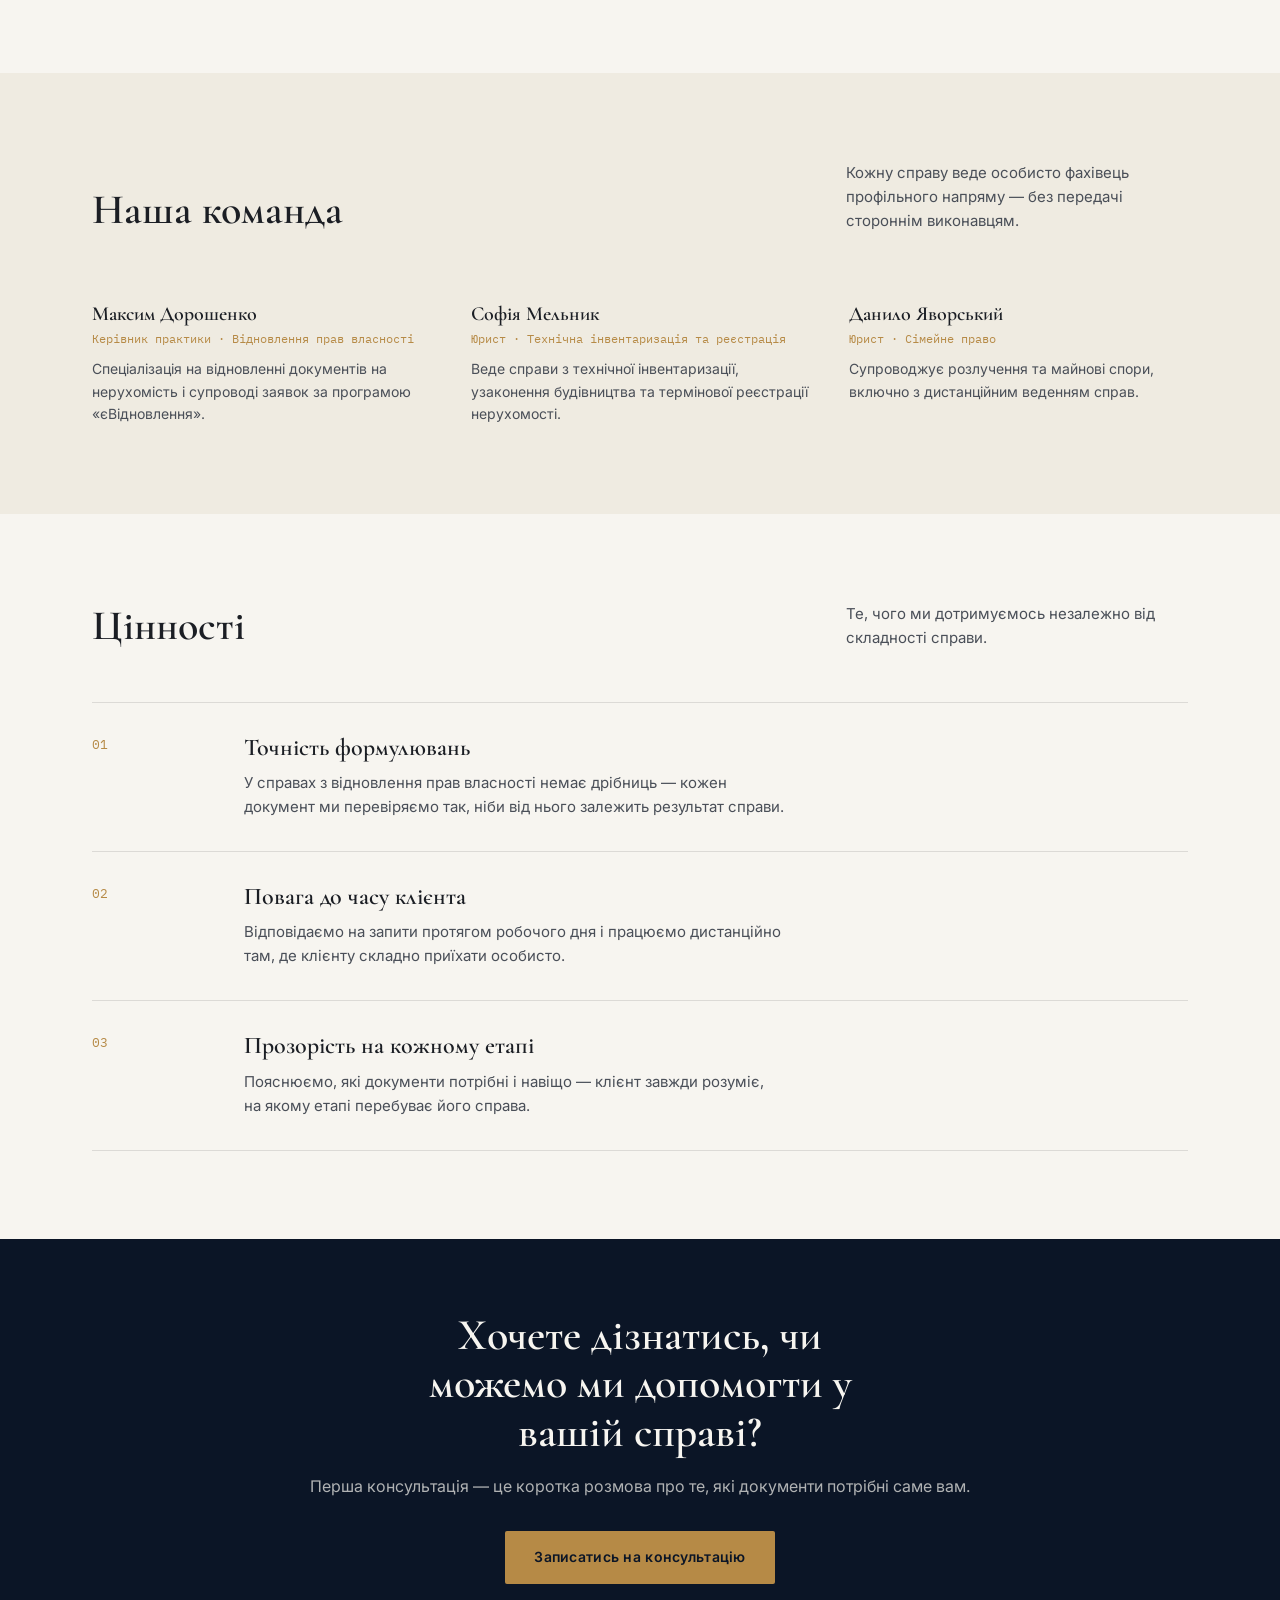
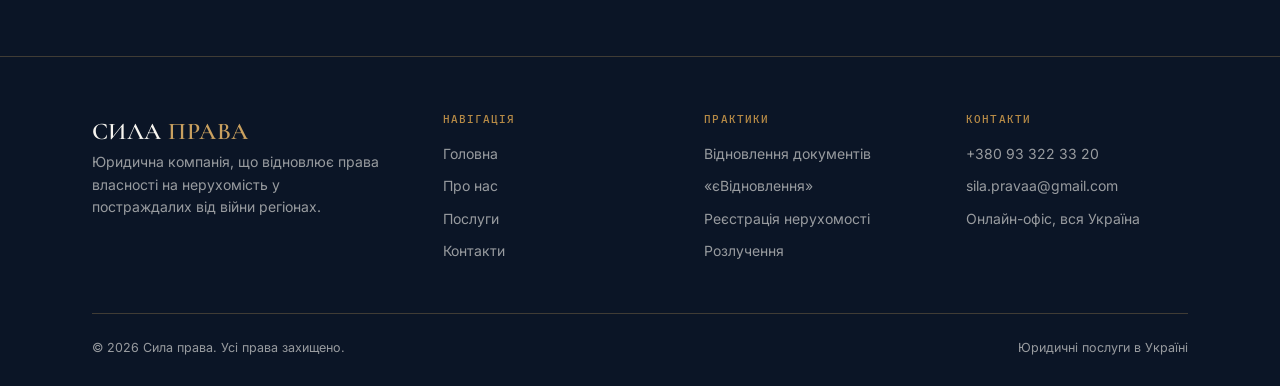
==== commit 8c078a45: "Update about.html" ====
--- a/about.html
+++ b/about.html
@@ -201,7 +201,6 @@
     <div class="footer-bottom">
       <span>© 2026 Сила права. Усі права захищено.</span>
       <span>Юридичні послуги в Україні</span>
-      <span><a href="privacy-policy.html">Політика конфіденційності</a></span>
     </div>
   </div>
 </footer>
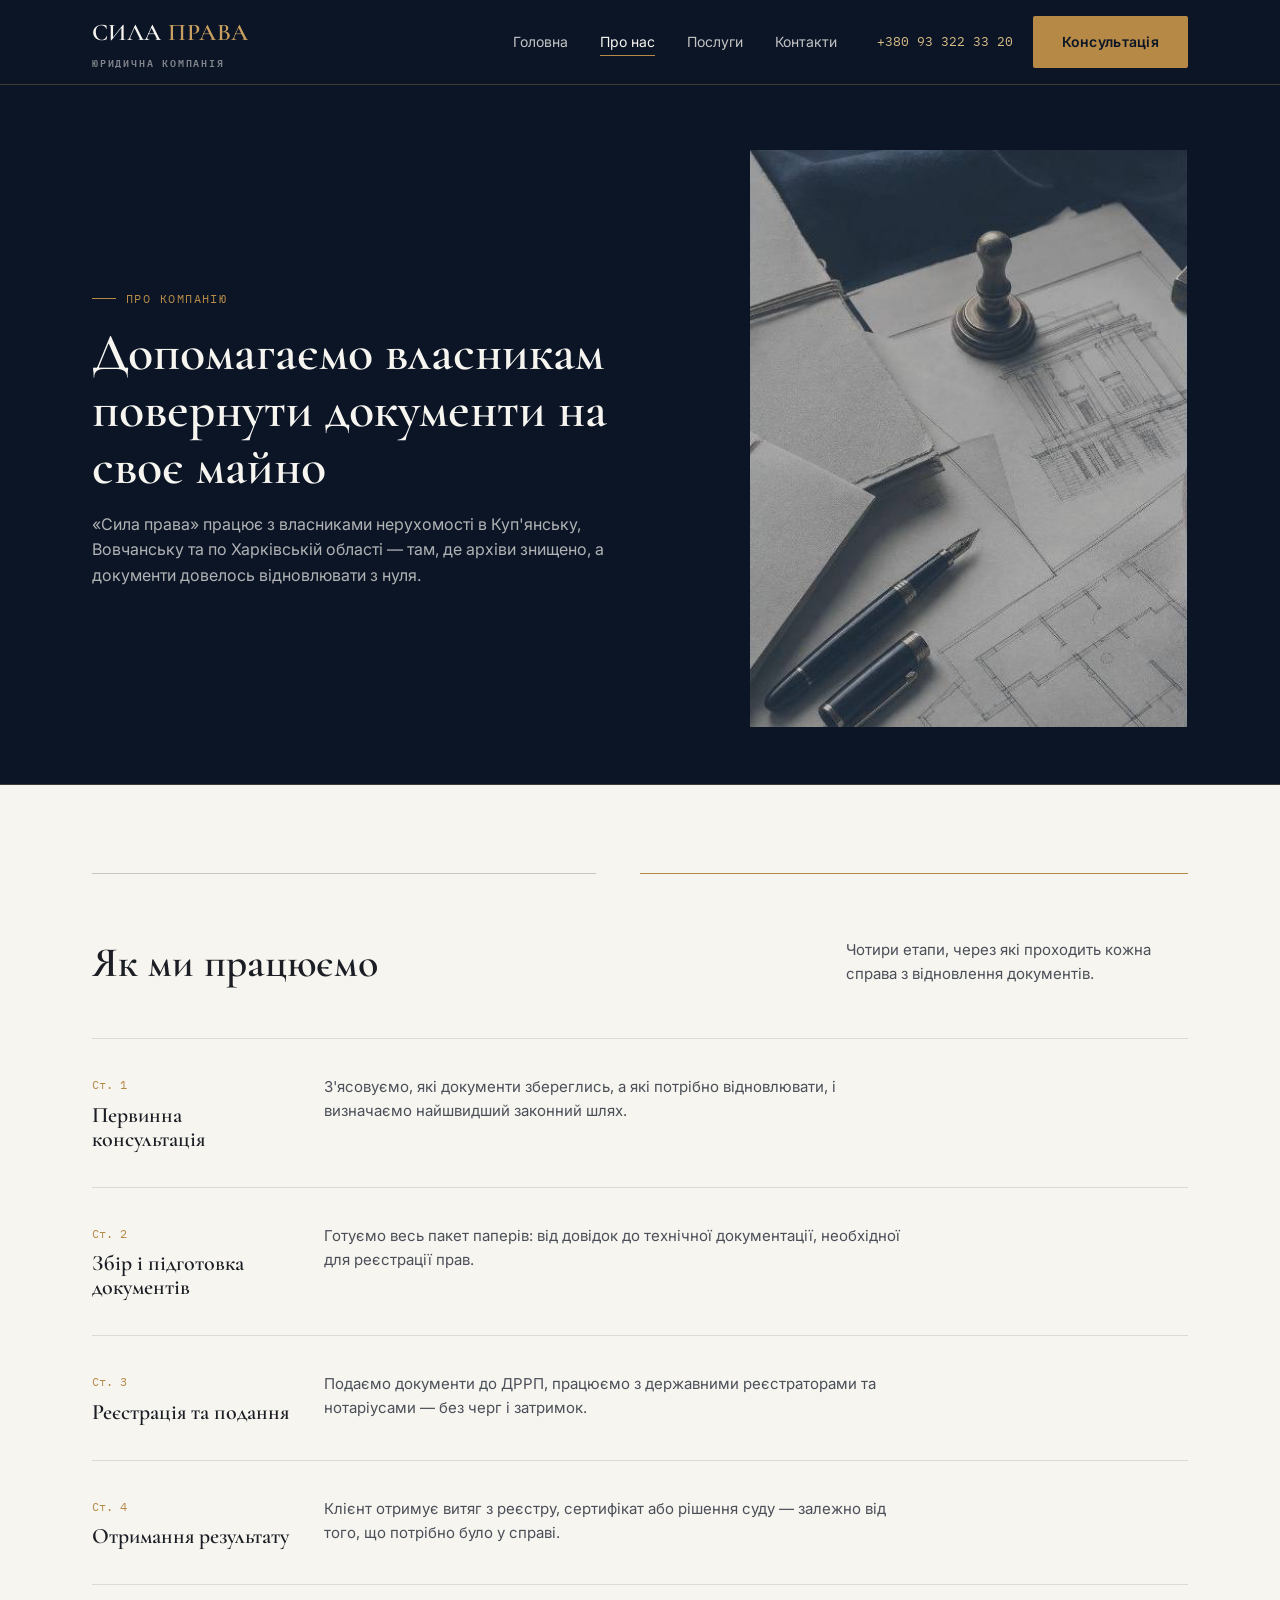
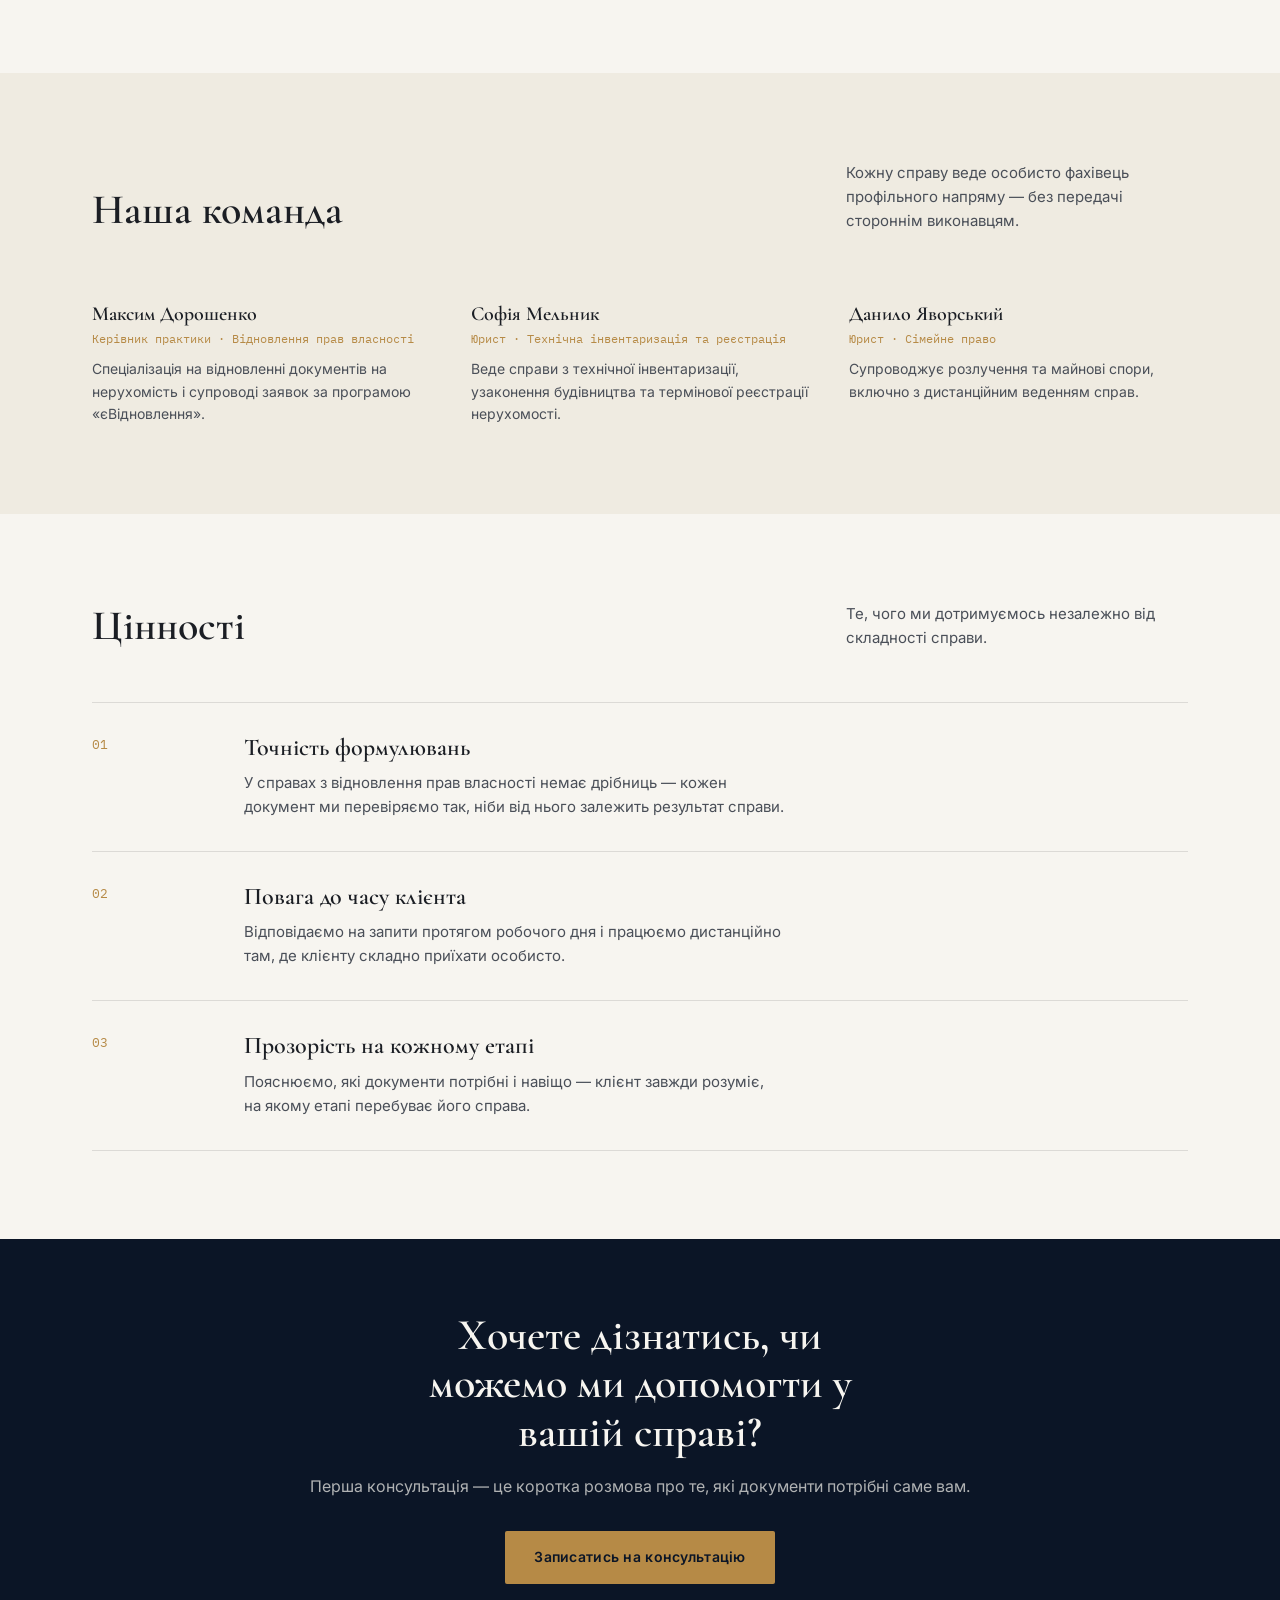
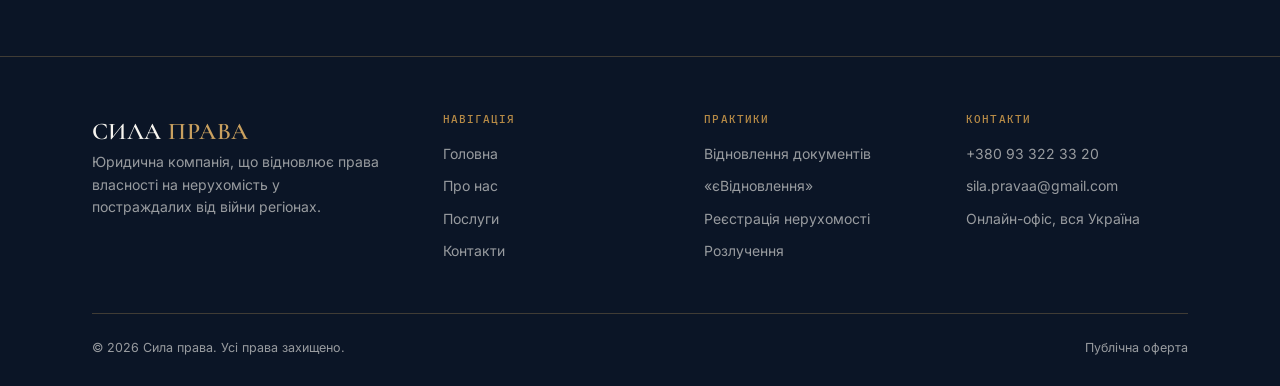
==== commit f386c9a8: "Update about.html" ====
--- a/about.html
+++ b/about.html
@@ -200,7 +200,7 @@
     </div>
     <div class="footer-bottom">
       <span>© 2026 Сила права. Усі права захищено.</span>
-      <span>Юридичні послуги в Україні</span>
+      <span><a href="oferta.html" style="color:inherit;">Публічна оферта</a></span>
     </div>
   </div>
 </footer>
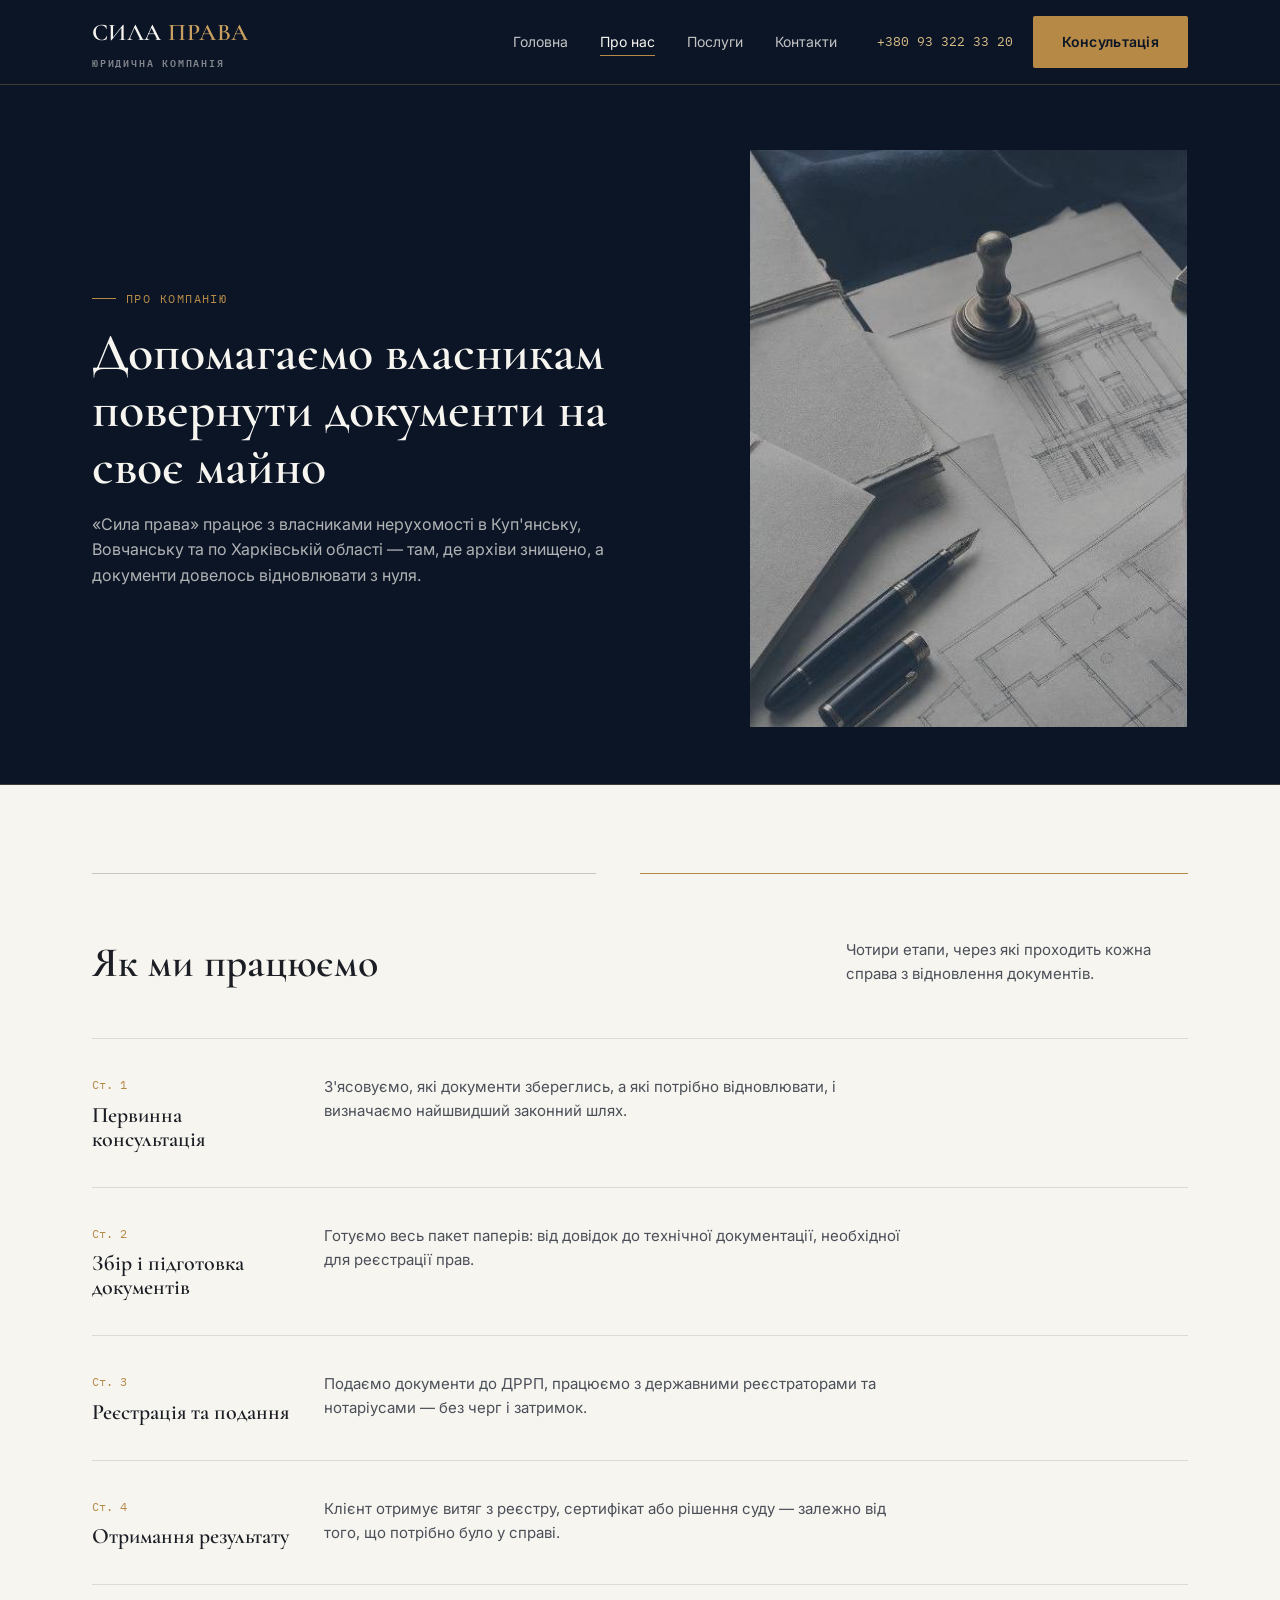
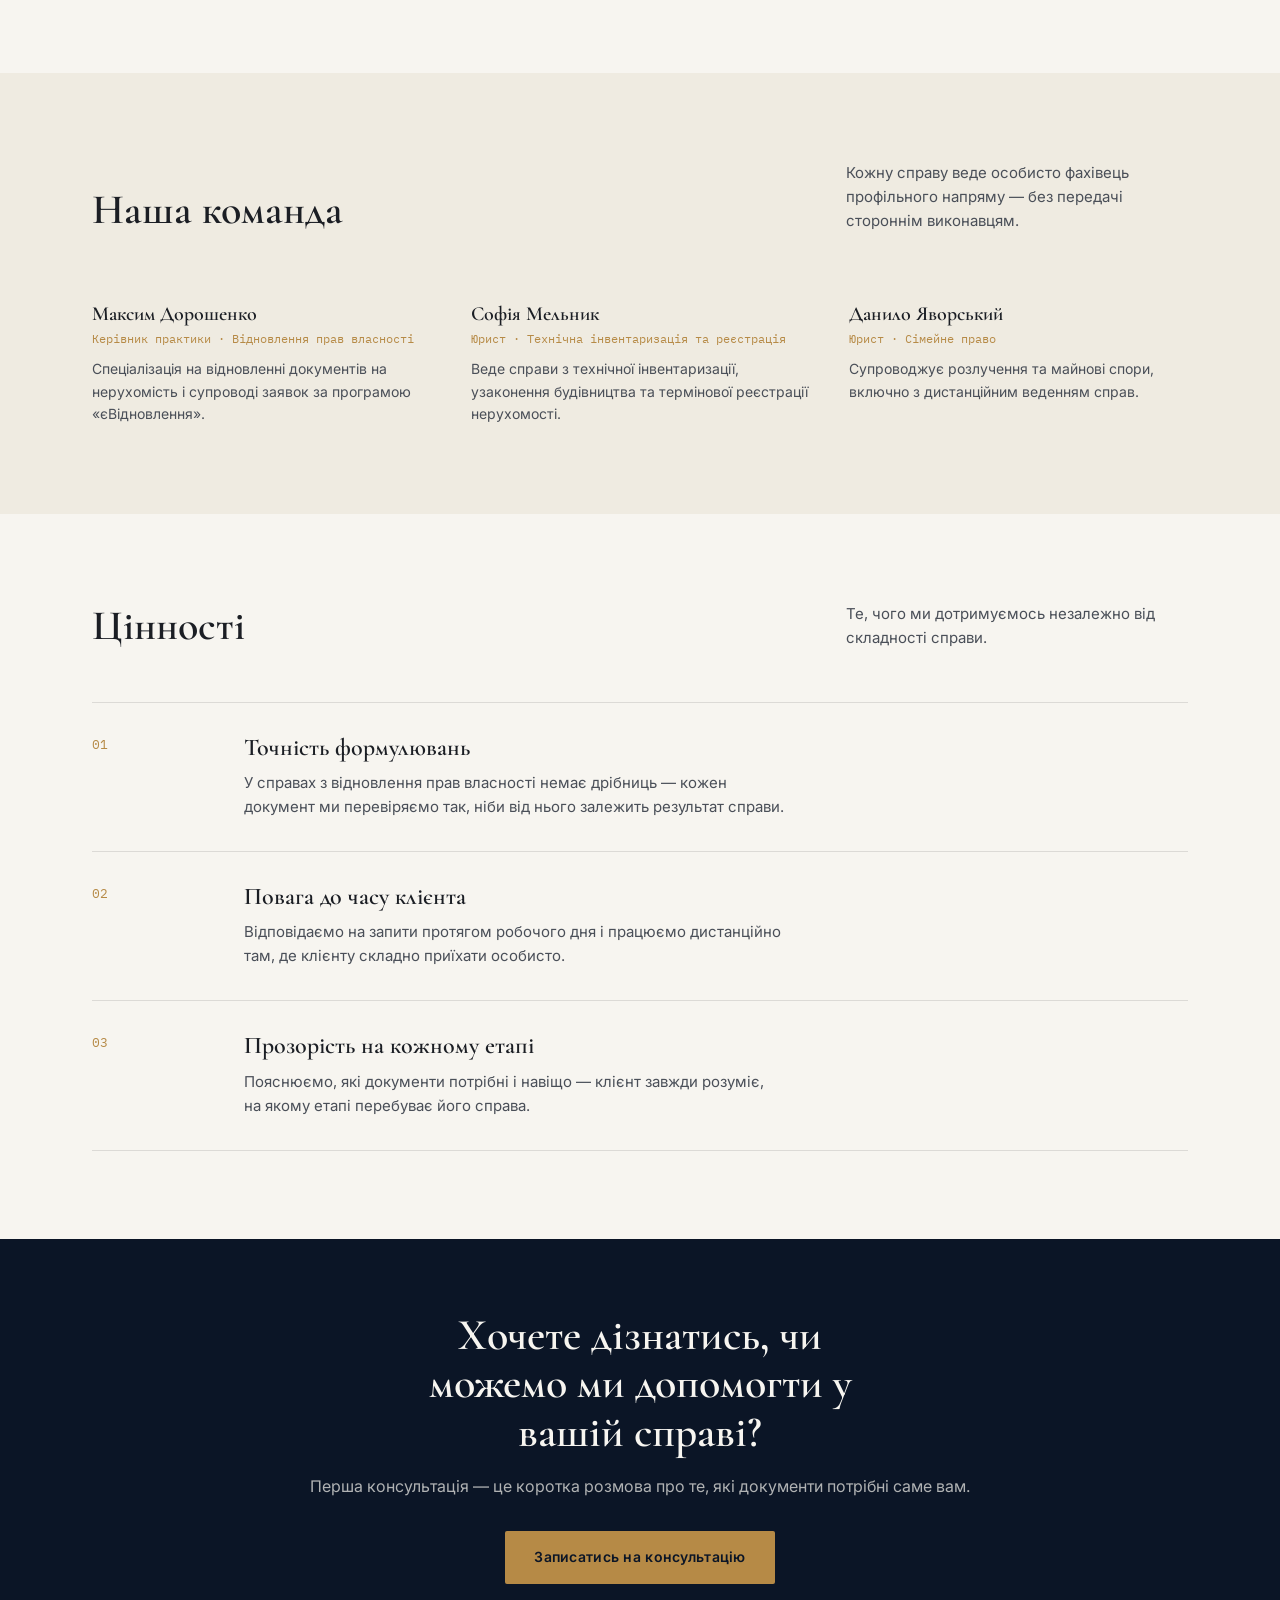
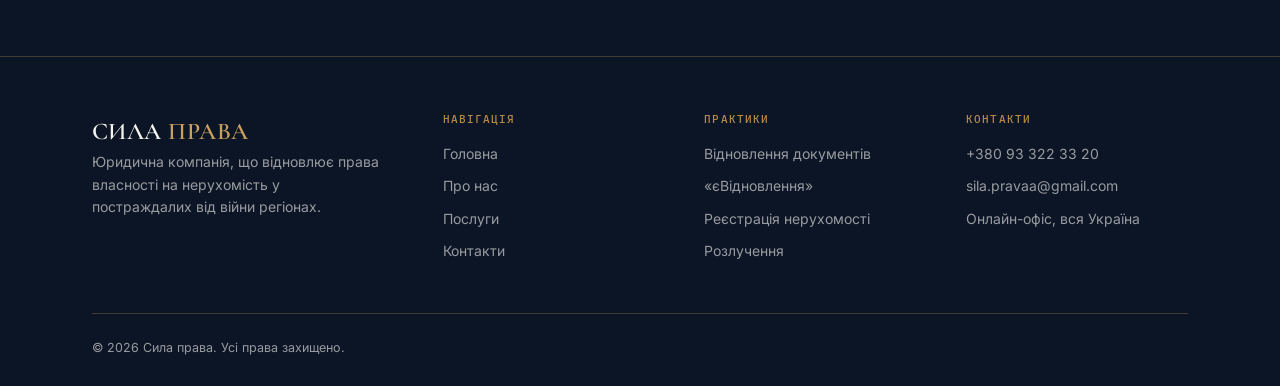
==== commit 82bacad5: "Update about.html" ====
--- a/about.html
+++ b/about.html
@@ -200,7 +200,6 @@
     </div>
     <div class="footer-bottom">
       <span>© 2026 Сила права. Усі права захищено.</span>
-      <span><a href="oferta.html" style="color:inherit;">Публічна оферта</a></span>
     </div>
   </div>
 </footer>
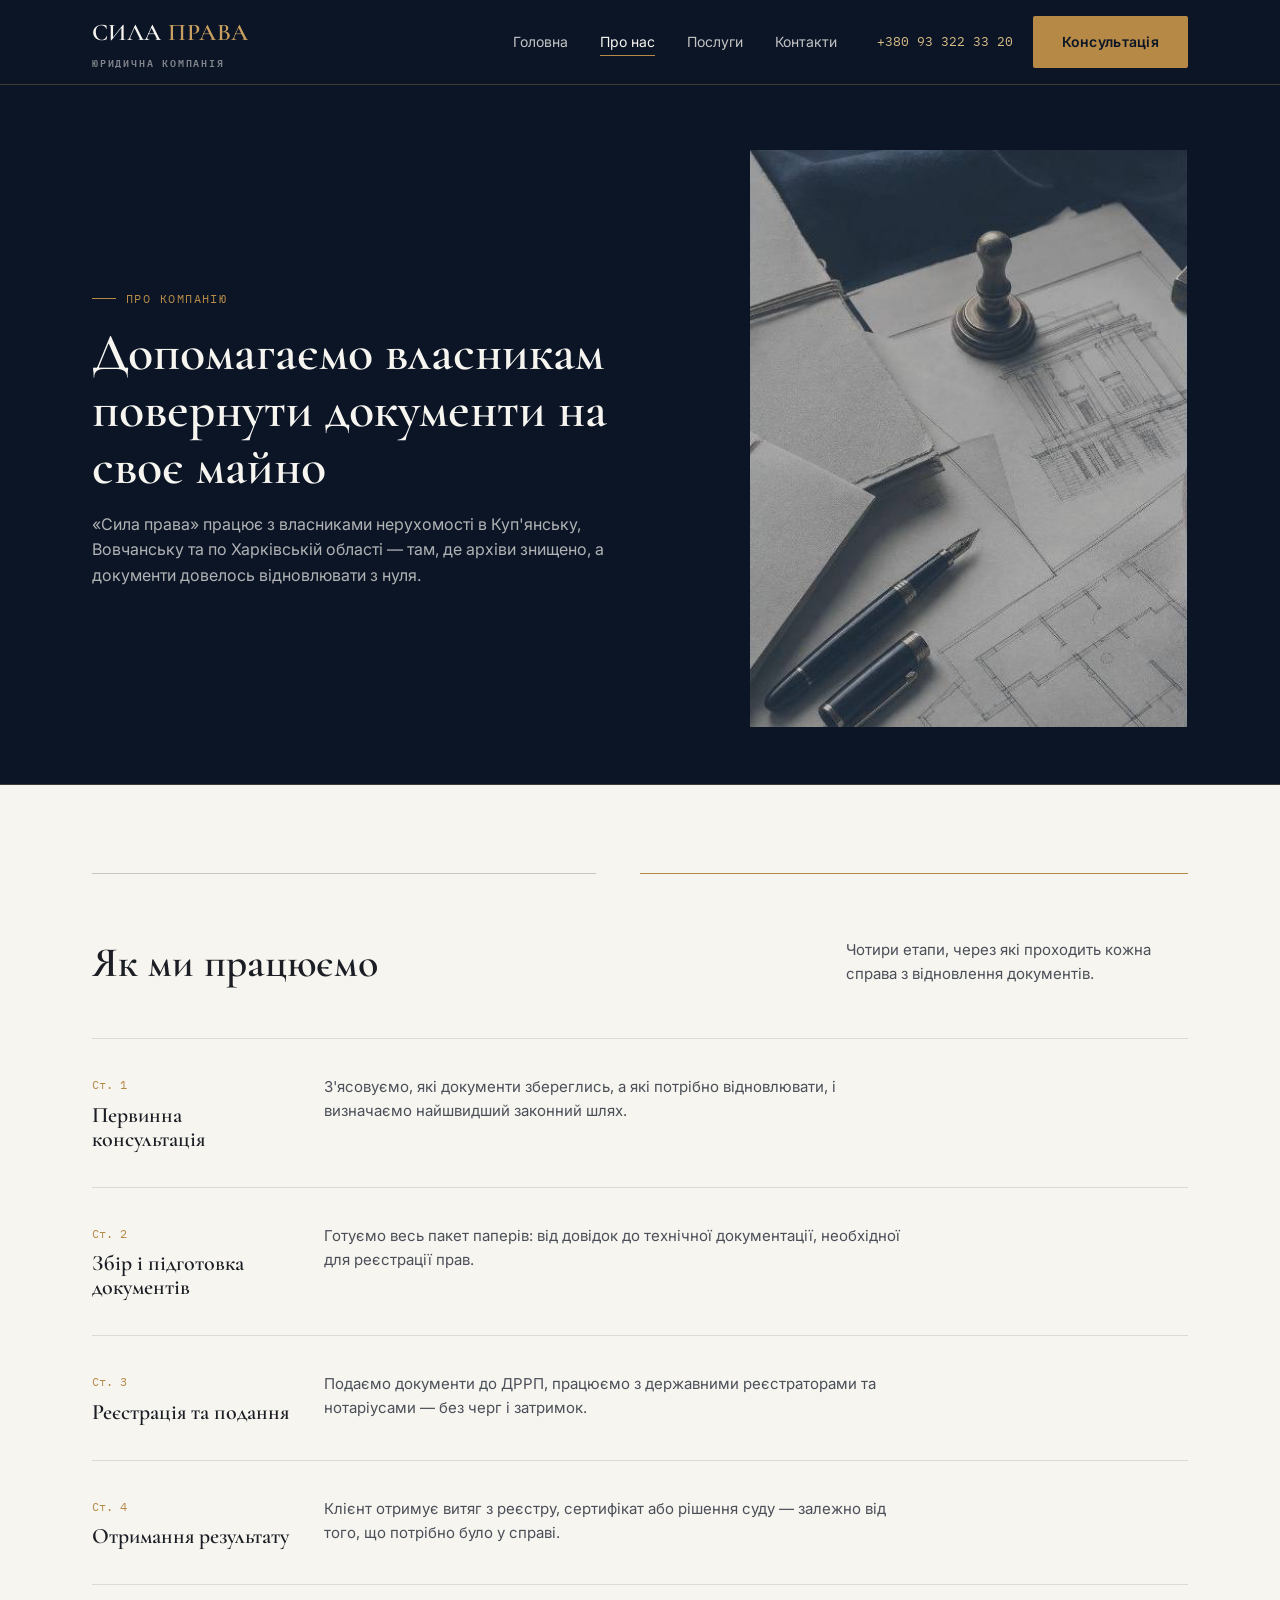
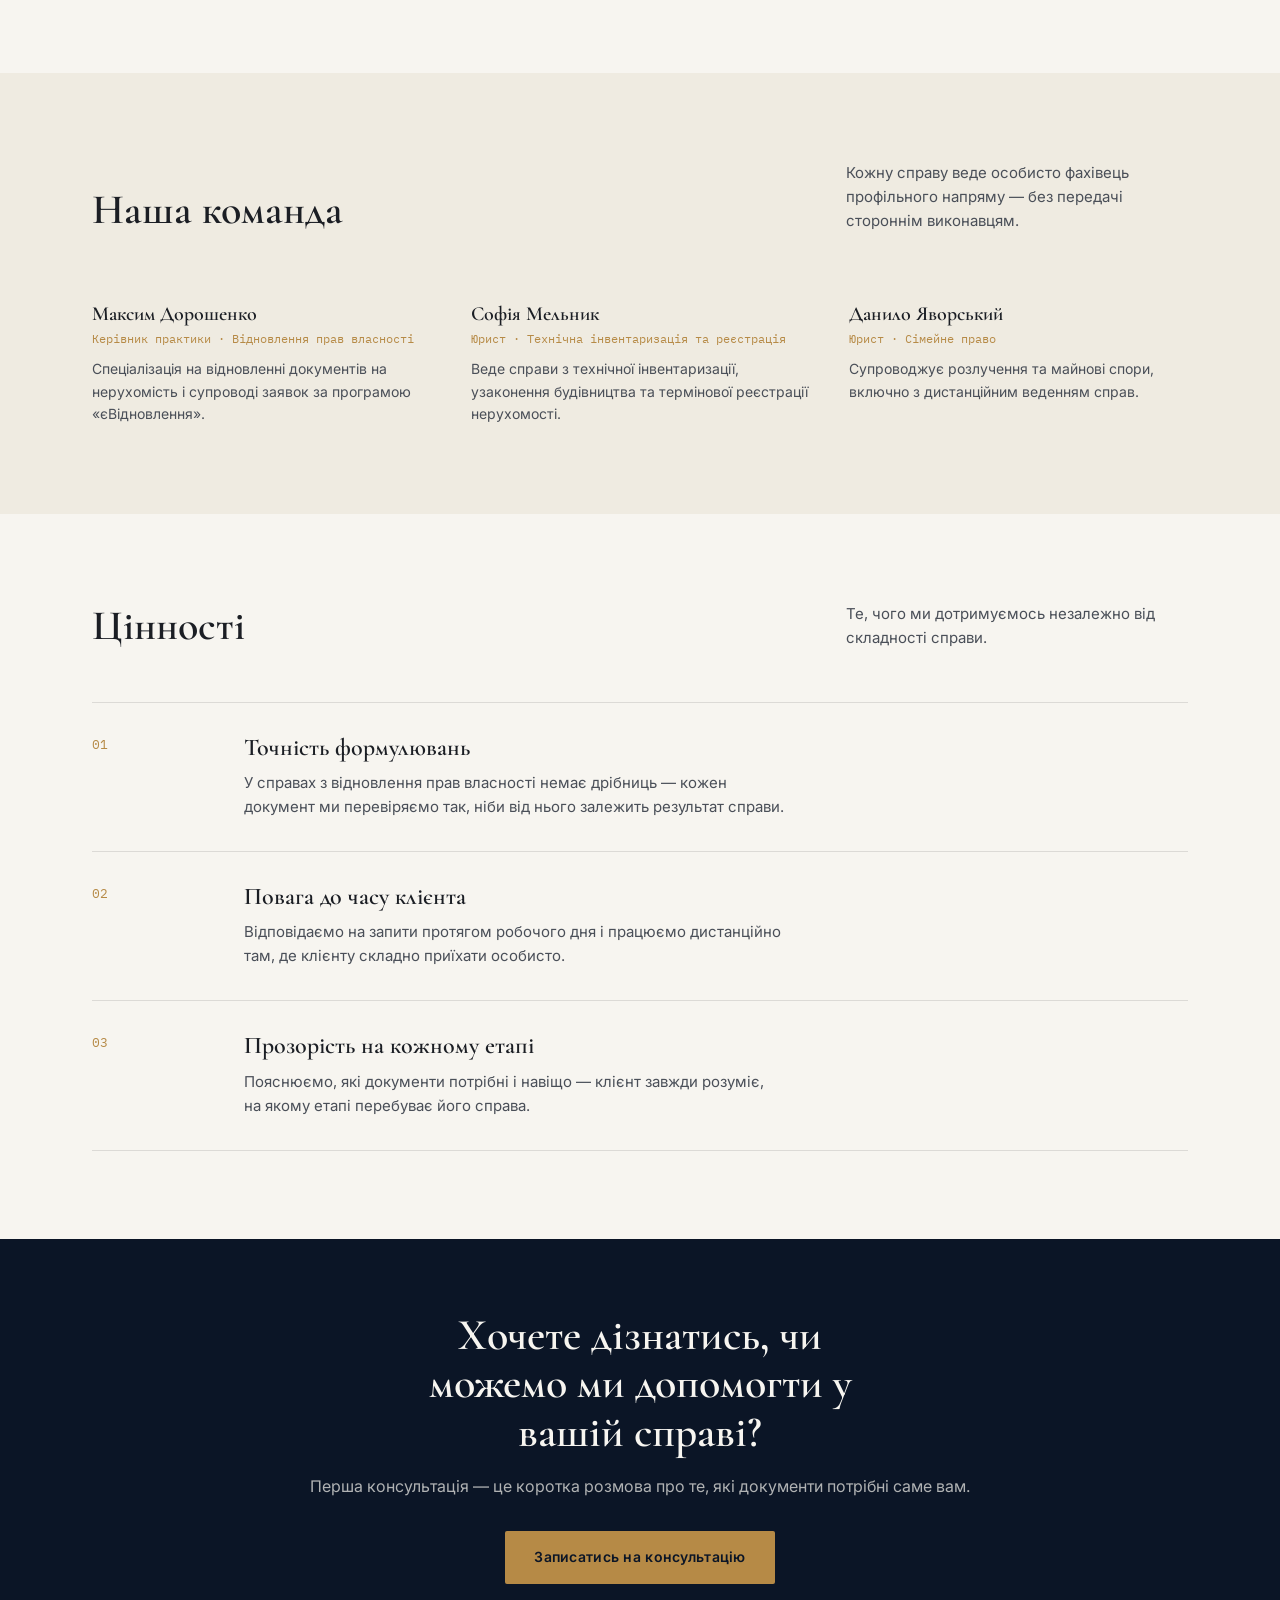
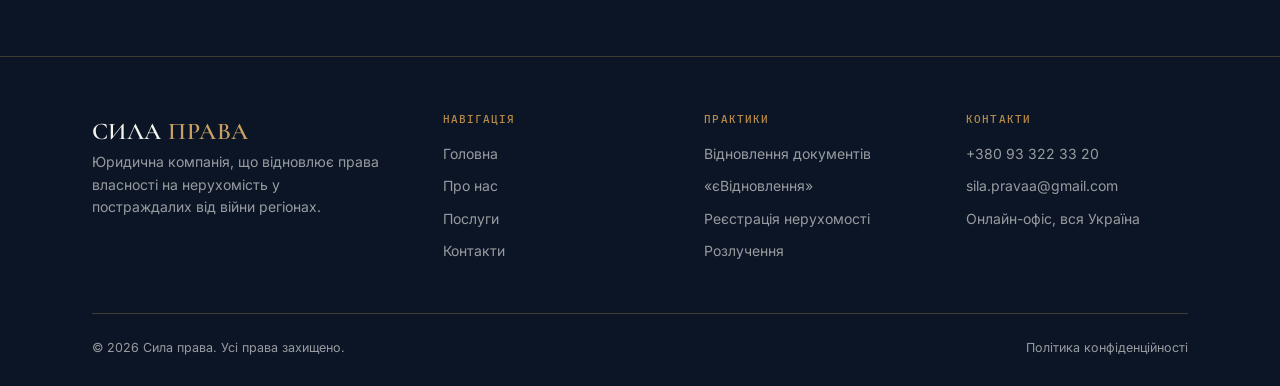
==== commit a11e8f46: "Update about.html" ====
--- a/about.html
+++ b/about.html
@@ -200,6 +200,7 @@
     </div>
     <div class="footer-bottom">
       <span>© 2026 Сила права. Усі права захищено.</span>
+      <span><a href="privacy-policy.html" style="color:inherit;">Політика конфіденційності</a></span>
     </div>
   </div>
 </footer>
